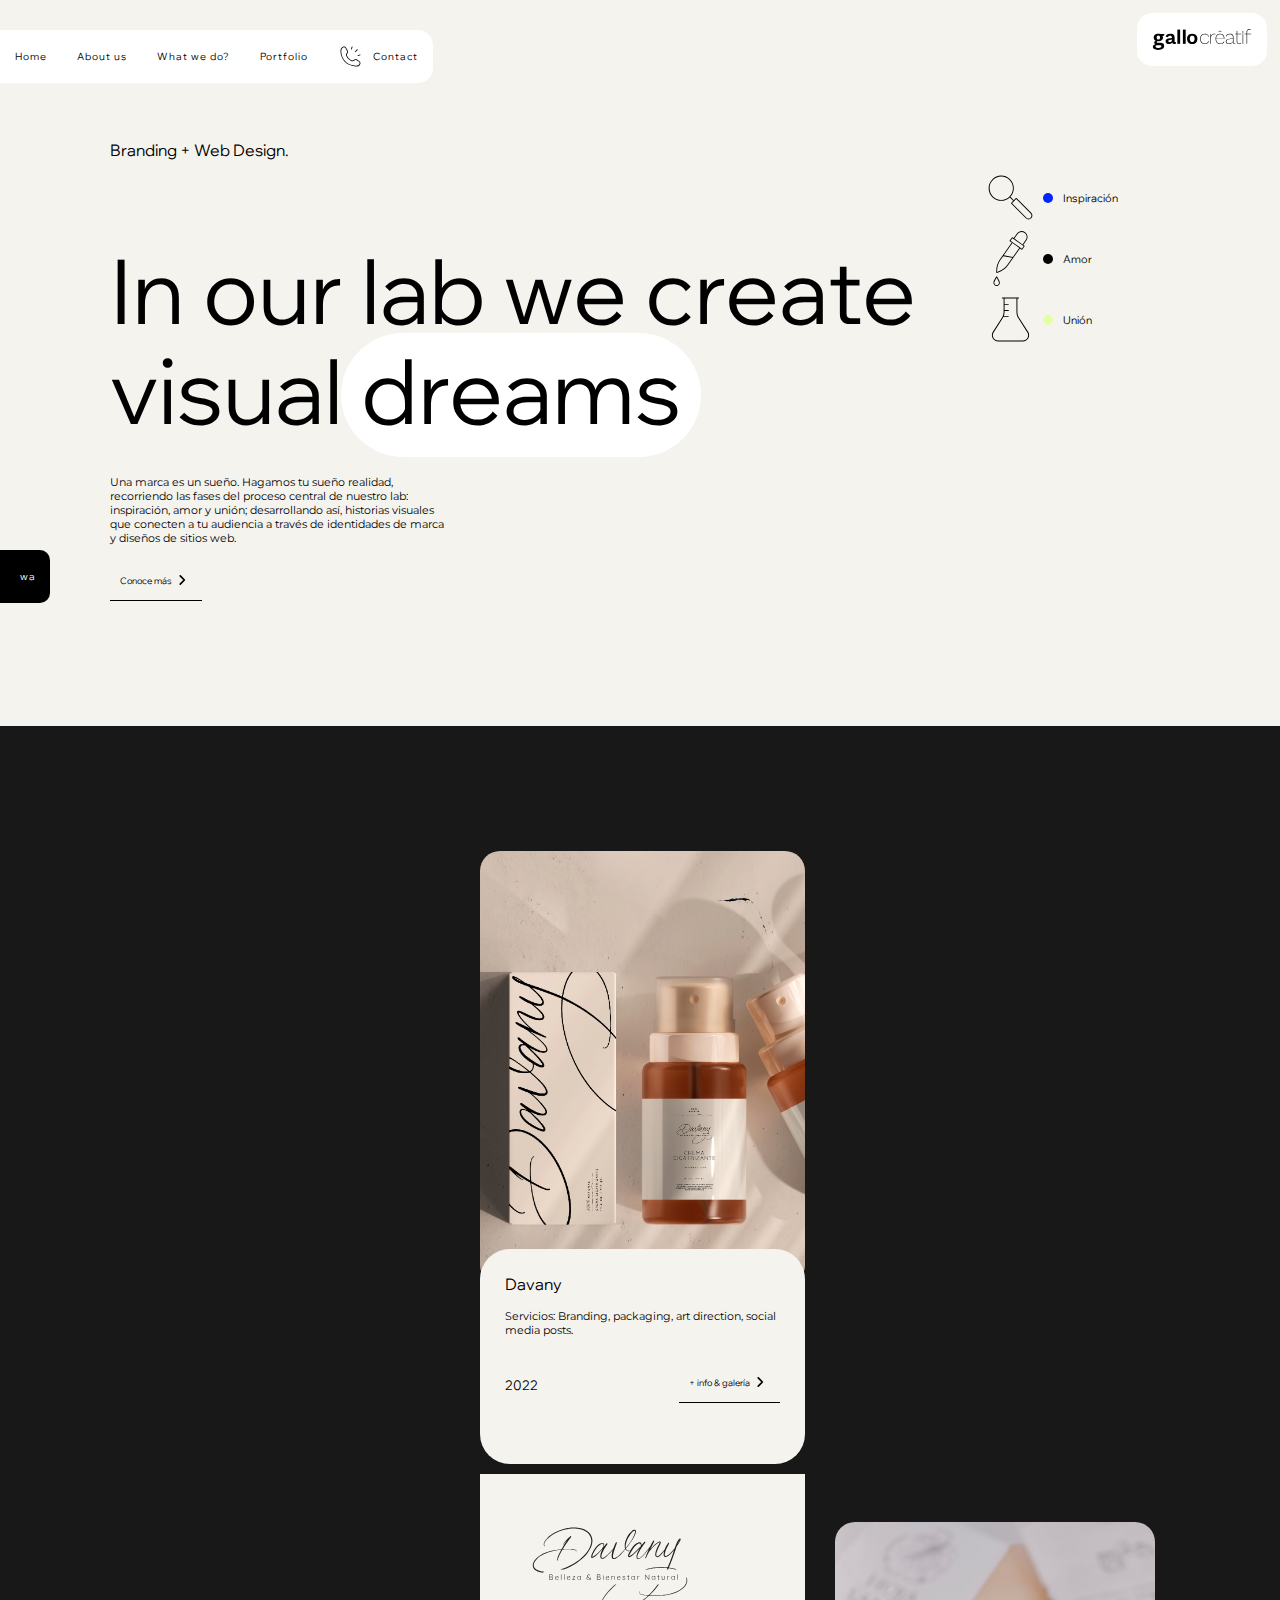
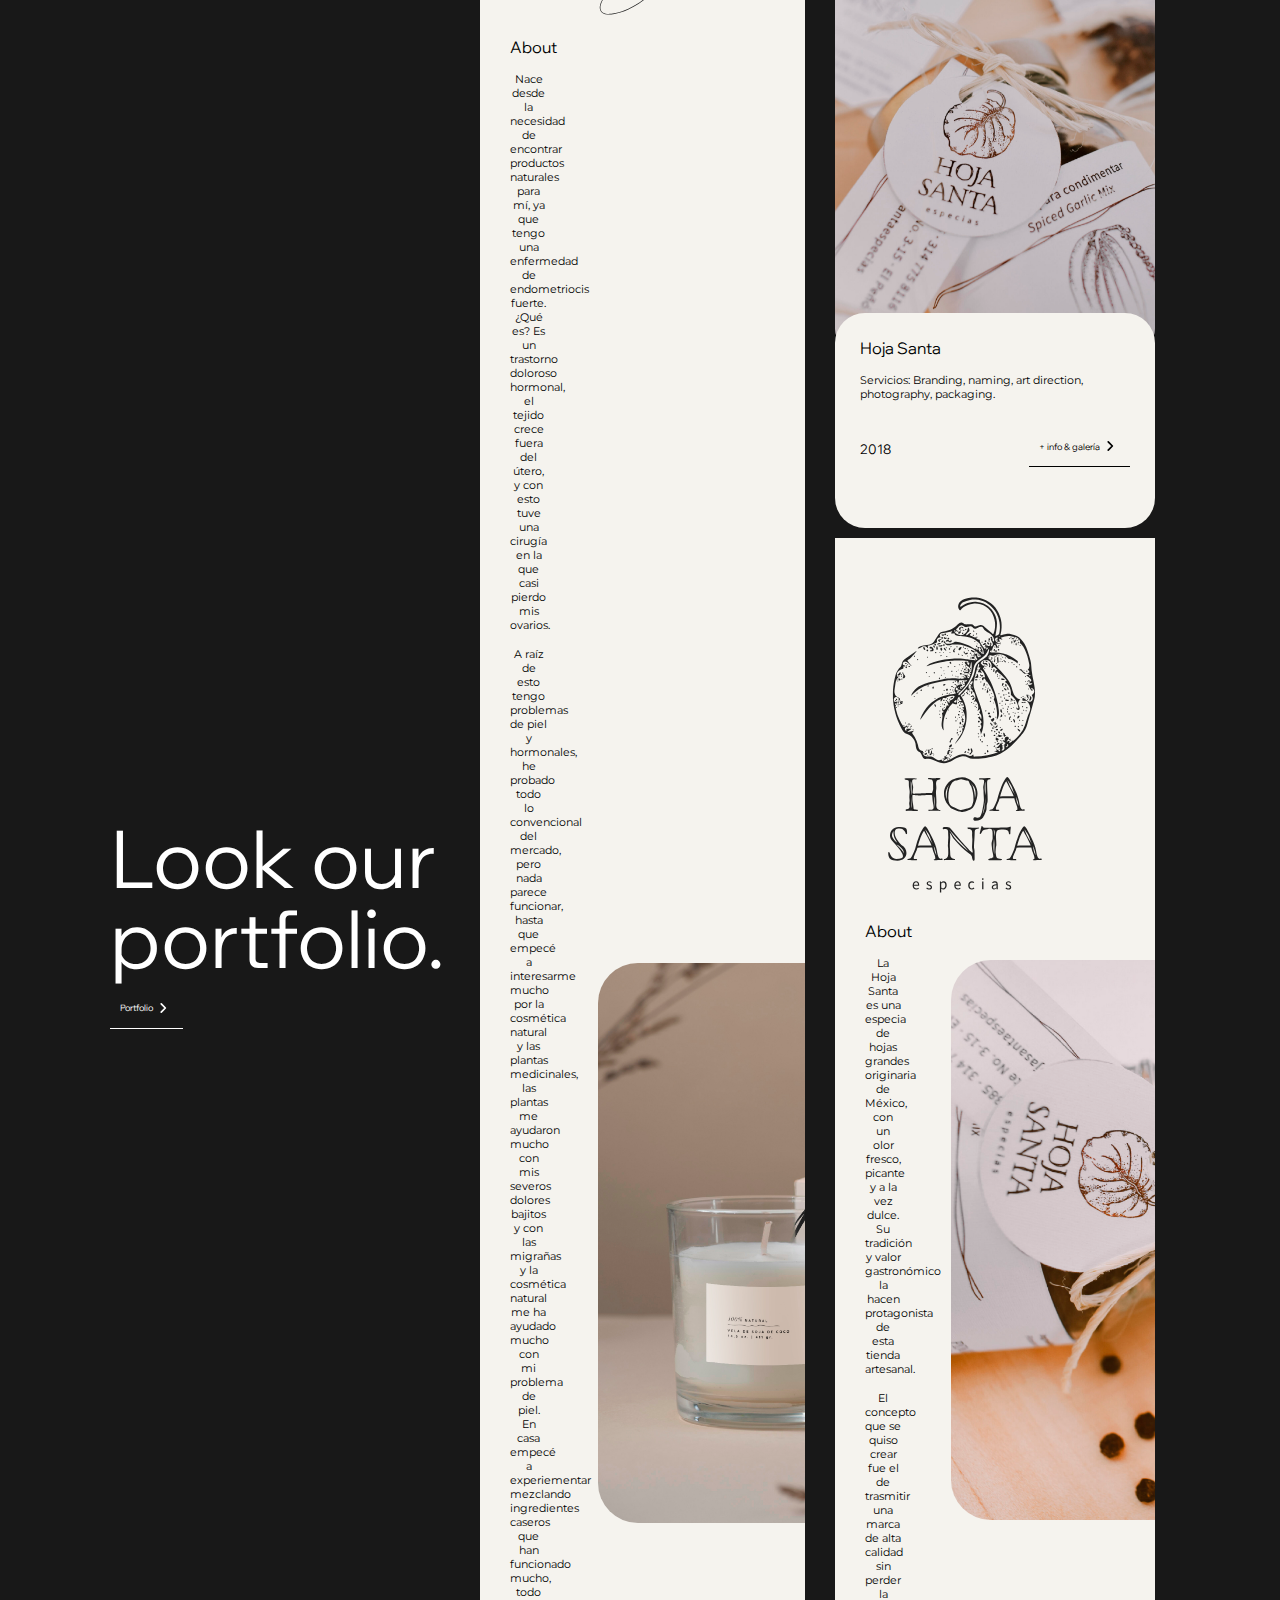
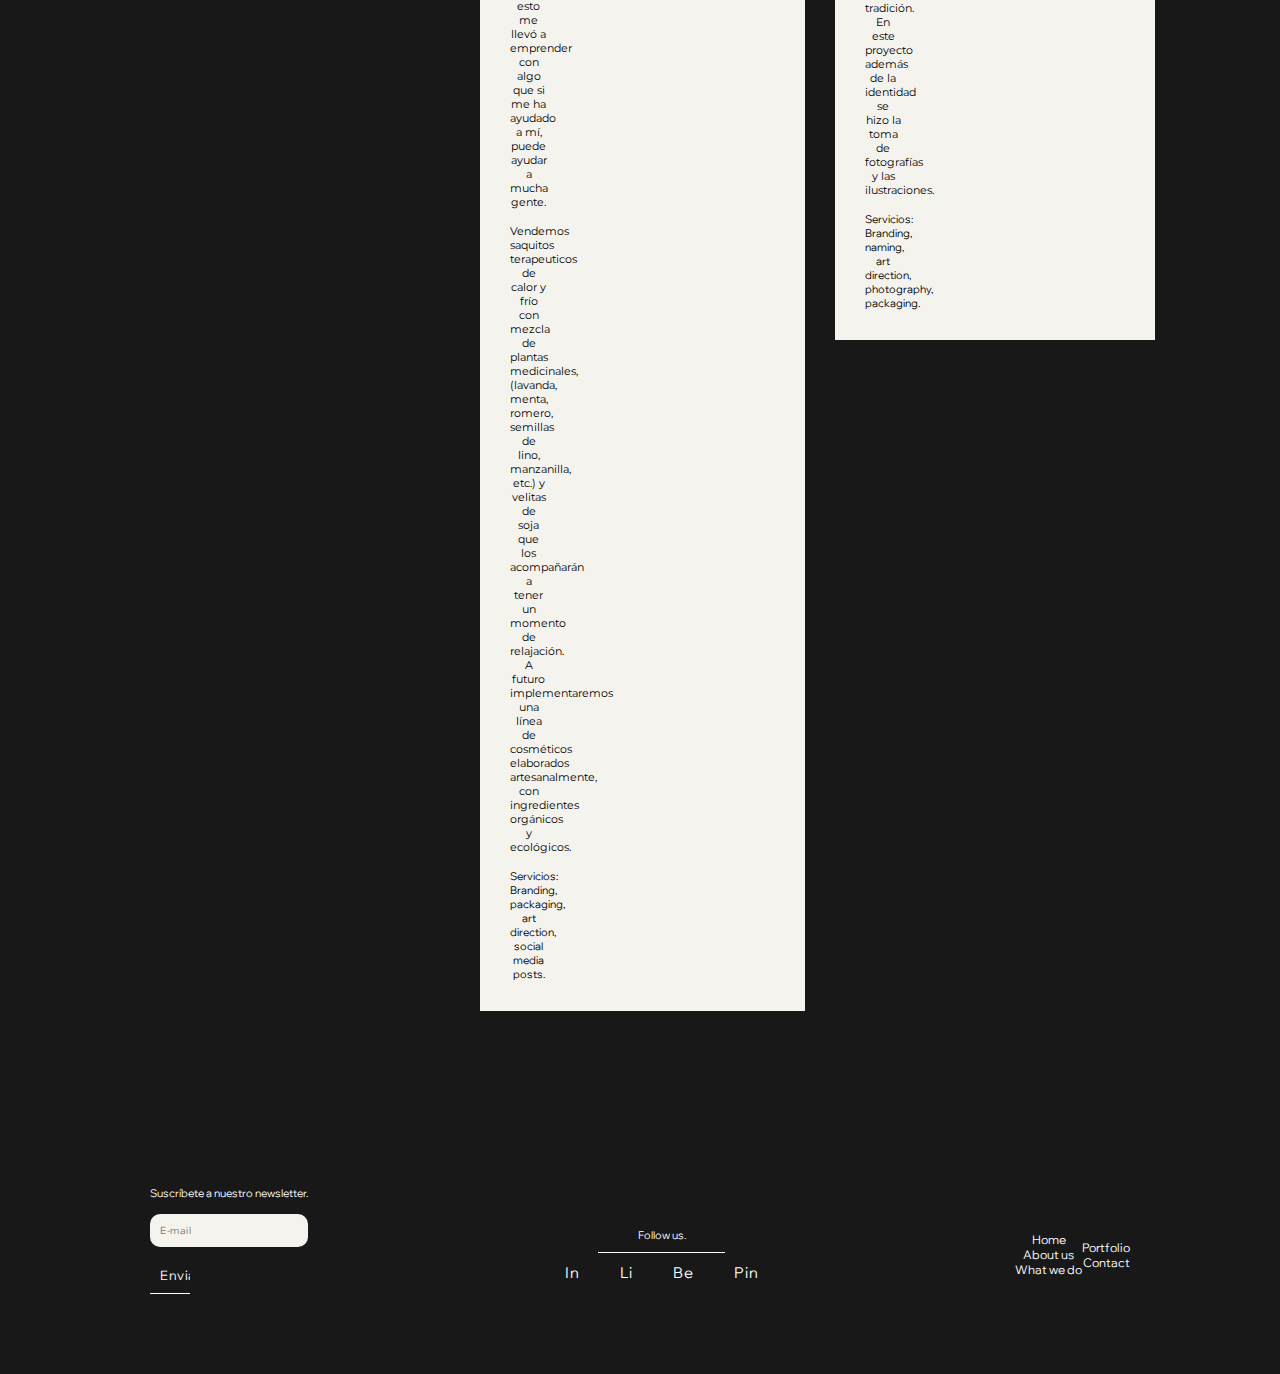
==== index.html @ e1c683a4 "solucioné un error de rutas en las cards de index" ====
<!DOCTYPE html>
<html lang="en">
<head>
    <meta charset="UTF-8">
    <meta http-equiv="X-UA-Compatible" content="IE=edge">
    <meta name="viewport" content="width=device-width, initial-scale=1.0">

    <!-- SEO -->
    <meta name="description" content="Somos un laboratorio de diseño. Nuestro principal objetivo es desarrollar historias visuales a través de identidades de marca y diseños de sitios web".>
    <meta name="keywords" content="BRANDING, DESIGN, PAGINAS WEB, WEB DESIGN, MARCAS, EMPAQUES, PACKAGING, VCARDS, LOGOS, WORDPRESS, E-COMMERCE, TIENDA ONLINE">

    <title>Branding + Web Design | GALLO Créatif</title>
    <link rel="shortcut icon" href="./images/favicon.svg">

    <!-- LINK DE BOOTSTRAP CSS only -->
    <link href="https://cdn.jsdelivr.net/npm/bootstrap@5.2.0/dist/css/bootstrap.min.css" rel="stylesheet" integrity="sha384-gH2yIJqKdNHPEq0n4Mqa/HGKIhSkIHeL5AyhkYV8i59U5AR6csBvApHHNl/vI1Bx" crossorigin="anonymous">

    <!-- LINKS DE HOJAS DE ESTILOS (CSS) -->
    <link rel="stylesheet" href="./styles/styles.css">

    <!-- LINKS DE FUENTES -->
    <link rel="preconnect" href="https://fonts.googleapis.com">
    <link rel="preconnect" href="https://fonts.gstatic.com" crossorigin>
    <link href="https://fonts.googleapis.com/css2?family=Montserrat:ital,wght@0,100;0,200;0,300;0,400;0,500;0,600;0,700;0,800;0,900;1,100;1,200;1,300;1,400;1,500;1,600;1,700;1,800;1,900&family=Open+Sans:ital,wght@0,300;0,400;0,500;0,600;0,700;0,800;1,300;1,400;1,500;1,600;1,700;1,800&family=Work+Sans:ital,wght@0,100;0,200;0,300;0,400;0,500;0,600;0,700;0,800;0,900;1,100;1,200;1,300;1,400;1,500;1,600;1,700;1,800;1,900&display=swap" rel="stylesheet">
    <link href="http://fonts.cdnfonts.com/css/wix-madefor-text" rel="stylesheet">
</head>

<body class="container-fluid">
    <!-- CABECERA -->
    <header class="barra-header row">

        <!-- MENÚ HAMBURGUESA -->
        <div class="hamburguesa col-12">
            <nav class="navbar navbar-expand-lg">
                <div class="container-fluid">
                    <button class="boton-hamburguesa" type="button" data-bs-toggle="collapse" data-bs-target="#navbarNav" aria-controls="navbarNav" aria-expanded="false" aria-label="Toggle navigation">
                        <svg xmlns="http://www.w3.org/2000/svg" class="icon icon-tabler icon-tabler-menu" width="20" height="20" viewBox="0 0 24 24" stroke-width="1" stroke="#fff" fill="none" stroke-linecap="round" stroke-linejoin="round">
                            <path stroke="none" d="M0 0h24v24H0z" fill="none"/>
                            <line x1="4" y1="8" x2="20" y2="8" />
                            <line x1="4" y1="16" x2="20" y2="16" />
                        </svg>
                    </button>
                    <div class="collapse navbar-collapse" id="navbarNav">
                        <ul class="navbar-nav">
                            <li class="nav-item">
                                <a class="nav-link active" aria-current="page" href="./index.html">Home</a>
                            </li>
                            <li class="nav-item">
                                <a class="nav-link" href="./pages/about-us.html">About us</a>
                            </li>
                            <li class="nav-item">
                                <a class="nav-link" href="./pages/what-we-do.html">What we do?</a>
                            </li>
                            <li class="nav-item">
                                <a class="nav-link" href="./pages/portfolio.html">Portfolio</a>
                            </li>
                            <li class="nav-item">
                                <a class="nav-link" href="./pages/contact.html">Contact</a>
                            </li>
                        </ul>
                    </div>
                </div>
            </nav>
        </div>

        <!-- NAVBAR DESKTOP -->
        <div class="col">
            <a href="./index.html">
                <div>
                    <img class="logo-header" src="./images/logo-gallo-principal.svg" alt="Logo de GALLO">
                </div>
            </a>
        </div>
        <div class="col">
            <nav class="navegacion">
                <ul class="links-navegacion">
                    <li>
                        <a href="./index.html">
                            <p>Home</p>
                        </a>
                    </li>
                    <li>
                        <a href="./pages/about-us.html">
                            <p>About us</p>
                        </a>
                    </li>
                    <li>
                        <a href="./pages/what-we-do.html">
                            <p>What we do?</p>
                        </a>
                    </li>
                    <li>
                        <a href="./pages/portfolio.html">
                            <p>Portfolio</p>
                        </a>
                    </li>
                    <li>
                        <a href="./pages/contact.html">
                            <img src="./images/contact.svg" alt="icono de contact">
                            <p>Contact</p>
                        </a>
                    </li>
                </ul>
            </nav>
        </div>
        <div class="col">
            <a href="https://wa.link/rpb7yg" target="_blank">
                <div class="boton-whatsapp">
                    <span class="titulos">wa</span>
                </div>
            </a>
        </div>
    </header>

    <!-- CONTENIDO -->
    <main class="row">

        <!-- PRIMERA SECCIÓN -->
        <section class="portadas">
            <div class="texto-index">
                <h4 class="titulos">Branding + Web Design.</h4>
                <h1 class="titulos-portadas">In our lab we create visual <span class="dreams">dreams</span></h1>
                <p class="parrafo-50">Una marca es un sueño. Hagamos tu sueño realidad, recorriendo las fases del proceso central de nuestro lab: inspiración, amor y unión; desarrollando así, historias visuales que conecten a tu audiencia a través de identidades de marca y diseños de sitios web.</p>
                <a href="./pages/about-us.html">
                    <button>
                        <h6 class="titulos">Conoce más</h6> 
                        <svg xmlns="http://www.w3.org/2000/svg" class="chevron" fill="none" viewBox="0 0 24 24" stroke="currentColor" stroke-width="3">
                        <path stroke-linecap="round" stroke-linejoin="round" d="M9 5l7 7-7 7" />
                      </svg>
                    </button>
                </a>
            </div>
            <div class="core-process-index">
                <div>
                    <img src="./images/lupa.svg" alt="icono de una lupa">
                    <div class="punto-azul"></div>
                    <h6 class="titulos">Inspiración</h6>
                </div>
                <div>
                    <img src="./images/gotero.svg" alt="icono de un gotero">
                    <div class="punto-negro"></div>
                    <h6 class="titulos">Amor</h6>
                </div>
                <div>
                    <img src="./images/tubo.svg" alt="icono de un tubo de ensayo">
                    <div class="punto-verde"></div>
                    <h6 class="titulos">Unión</h6>
                </div>
            </div>
            <div>
                <video class="video-portada" src="./images/video-portada.mov" autoplay loop></video>
            </div>
        </section>

        <!-- SEGUNDA SECCIÓN -->
        <section class="portfolio-index">

            <!-- UNO -->
            <div class="texto-portfolio-index">
                <h1 class="titulos-gigantes">Look our portfolio.</h1>
                <a href="./pages/portfolio.html">
                    <button class="blanco">
                        <h6 class="titulos">Portfolio</h6> 
                        <svg xmlns="http://www.w3.org/2000/svg" class="chevron" fill="none" viewBox="0 0 24 24" stroke="currentColor" stroke-width="3">
                        <path stroke-linecap="round" stroke-linejoin="round" d="M9 5l7 7-7 7" />
                      </svg>
                    </button>
                </a>
            </div>

            <!-- DOS -->
            <div class="grid-portfolio-index">
            
                <!-- DAVANY -->
                <div class="cards-portfolio">

                    <!-- CARD -->
                    <img src="./images/clientes/portadas/1-davany.jpg" alt="foto de Davany">
                    <section>
                        <h4 class="titulos">Davany</h4>
                        <p>Servicios: Branding, packaging, art direction, social media posts.</p>
                        <div class="info-cards">
                            <h5 class="titulos">2022</h5>
                            <button type="button" data-bs-toggle="modal" data-bs-target="#modal-davany">
                                <h6 class="titulos">+ info & galería</h6> 
                                <svg xmlns="http://www.w3.org/2000/svg" class="chevron" fill="none" viewBox="0 0 24 24" stroke="currentColor" stroke-width="3">
                                <path stroke-linecap="round" stroke-linejoin="round" d="M9 5l7 7-7 7" />
                                </svg>
                            </button>
                        </div>
                    </section>

                    <!-- MODAL -->
                    <div class="modal fade" id="modal-davany" tabindex="-1" aria-hidden="true" aria-labelledby="modal-davany-titulo">
                        <div class="modal-dialog modal-fullscreen">
                            <div class="modal-content">
                                <div class="modal-header header-modal">
                                    <button type="button" class="btn-close boton-cerrar-modal" data-bs-dismiss="modal" aria-label="Close"></button>
                                </div>
                                <div class="modal-body contenido-modal">
                                    <div>
                                        <img class="logos-clientes" src="./images/clientes/logos-clientes/logo-davany.svg" alt="Logo Davany">
                                        <h4 class="titulos">About</h4>
                                        <p>Nace desde la necesidad de encontrar productos naturales para mí, ya que tengo una enfermedad de endometriocis fuerte. ¿Qué es? Es un trastorno doloroso hormonal, el tejido crece fuera del útero, y con esto tuve una cirugía en la que casi pierdo mis ovarios.</p>
                                        <p>A raíz de esto tengo problemas de piel y hormonales, he probado todo lo convencional del mercado, pero nada parece funcionar, hasta que empecé a interesarme mucho por la cosmética natural y las plantas medicinales, las plantas me ayudaron mucho con mis severos dolores bajitos y con las migrañas y la cosmética natural me ha ayudado mucho con mi problema de piel. En casa empecé a experiementar mezclando ingredientes caseros que han funcionado mucho, todo esto me llevó a emprender con algo que si me ha ayudado a mí, puede ayudar a mucha gente.</p>
                                        <p>Vendemos saquitos terapeuticos de calor y frío con mezcla de plantas medicinales, (lavanda, menta, romero, semillas de lino, manzanilla, etc.) y velitas de soja que los acompañarán a tener un momento de relajación. A futuro implementaremos una línea de cosméticos elaborados artesanalmente, con ingredientes orgánicos y ecológicos.</p>
                                        <h6 class="titulos">Servicios: Branding, packaging, art direction, social media posts.</h6>
                                    </div>
                                    <div class="galeria-clientes">
                                        <img src="./images/clientes/fotos-clientes/davany/davany_01.jpg" alt="mockup de vela - davany">
                                        <img src="./images/clientes/fotos-clientes/davany/davany-02.jpg" alt="mockup de crema - davany">
                                        <img src="./images/clientes/fotos-clientes/davany/davany-03.jpg" alt="mockup de exfoliante - davany">
                                        <img src="./images/clientes/fotos-clientes/davany/davany-04.jpg" alt="mockup de cojín - davany">
                                    </div>
                                </div>
                            </div>
                        </div>
                    </div>
                    
                </div>

                <!-- HOJA SANTA -->
                <div class="cards-portfolio">

                    <!-- CARD -->
                    <img src="./images/clientes/portadas/8-hoja-santa.jpg" alt="foto de Hoja Santa">
                    <section>
                        <h4 class="titulos">Hoja Santa</h4>
                        <p>Servicios: Branding, naming, art direction, photography, packaging.</p>
                        <div class="info-cards">
                            <h5 class="titulos">2018</h5>
                            <button type="button" data-bs-toggle="modal" data-bs-target="#modal-hoja-santa">
                                <h6 class="titulos">+ info & galería</h6> 
                                <svg xmlns="http://www.w3.org/2000/svg" class="chevron" fill="none" viewBox="0 0 24 24" stroke="currentColor" stroke-width="3">
                                <path stroke-linecap="round" stroke-linejoin="round" d="M9 5l7 7-7 7" />
                                </svg>
                            </button>
                        </div>
                    </section>
                    
                    <!-- MODAL -->
                    <div class="modal fade" id="modal-hoja-santa" tabindex="-1" aria-hidden="true" aria-labelledby="modal-hoja-santa-titulo">
                        <div class="modal-dialog modal-fullscreen">
                            <div class="modal-content">
                                <div class="modal-header header-modal">
                                    <button type="button" class="btn-close boton-cerrar-modal" data-bs-dismiss="modal" aria-label="Close"></button>
                                </div>
                                <div class="modal-body contenido-modal">
                                    <div>
                                        <img class="logos-clientes" src="./images/clientes/logos-clientes/logo-hoja-santa.svg" alt="Logo Hoja Santa">
                                        <h4 class="titulos">About</h4>
                                        <p>La Hoja Santa es una especia de hojas grandes originaria de México, con un olor fresco, picante y a la vez dulce. Su tradición y valor gastronómico la hacen protagonista de esta tienda artesanal.</p>
                                        <p>El concepto que se quiso crear fue el de trasmitir una marca de alta calidad sin perder la tradición. En este proyecto además de la identidad se hizo la toma de fotografías y las ilustraciones.</p>
                                        <h6 class="titulos">Servicios: Branding, naming, art direction, photography, packaging.</h6>
                                    </div>
                                    <div class="galeria-clientes">
                                        <img src="./images/clientes/fotos-clientes/hoja-santa/hoja-santa-02.jpg" alt="Fotos Hoja Santa">
                                        <img src="./images/clientes/fotos-clientes/hoja-santa/hoja-santa-03.jpg" alt="Fotos Hoja Santa">
                                        <img src="./images/clientes/fotos-clientes/hoja-santa/hoja-santa-04.jpg" alt="Fotos Hoja Santa">
                                        <img src="./images/clientes/fotos-clientes/hoja-santa/hoja-santa-05.jpg" alt="Fotos Hoja Santa">
                                        <img src="./images/clientes/fotos-clientes/hoja-santa/hoja-santa_01.jpg" alt="Fotos Hoja Santa">
                                    </div>
                                </div>
                            </div>
                        </div>
                    </div>

                </div>

                <!-- NYIA -->
                <div id="card-hide" class="cards-portfolio">

                    <!-- CARD -->
                    <img src="./images/clientes/portadas/6-nyia.jpg" alt="foto de Nyia">
                    <section>
                        <h4 class="titulos">Nyia</h4>
                        <p>Servicios: Branding, naming, art direction, photography, packaging.</p>
                        <div class="info-cards">
                            <h5 class="titulos">2018</h5>
                            <button type="button" data-bs-toggle="modal" data-bs-target="#modal-nyia">
                                <h6 class="titulos">+ info & galería</h6> 
                                <svg xmlns="http://www.w3.org/2000/svg" class="chevron" fill="none" viewBox="0 0 24 24" stroke="currentColor" stroke-width="3">
                                <path stroke-linecap="round" stroke-linejoin="round" d="M9 5l7 7-7 7" />
                                </svg>
                            </button>
                        </div>
                    </section>

                    <!-- MODAL -->
                    <div class="modal fade" id="modal-nyia" tabindex="-1" aria-hidden="true" aria-labelledby="modal-nyia-titulo">
                        <div class="modal-dialog modal-fullscreen">
                            <div class="modal-content">
                                <div class="modal-header header-modal">
                                    <button type="button" class="btn-close boton-cerrar-modal" data-bs-dismiss="modal" aria-label="Close"></button>
                                </div>
                                <div class="modal-body contenido-modal">
                                    <div>
                                        <img class="logos-clientes" src="./images/clientes/logos-clientes/logo-nyia.svg" alt="Logo Nyia">
                                        <h4 class="titulos">About</h4>
                                        <p>Inspirada en la naturaleza, en la creación, el universo, el mundo, el cosmos y la tierra.  Esta marca de joyería contemporánea muestra lo que es hoy en día el mejor trabajo realizado por manos artesanas de Colombia. Nyia (que es ORO para la población indígena Muiscas), es el nombre de esta linda marca, la que con mucho amor llegará a llenar de felicidad y belleza el cuerpo y el alma de los Colombianos.</p>
                                        <h6 class="titulos">Servicios: Branding, naming, art direction, photography, packaging.</h6>
                                    </div>
                                    <div class="galeria-clientes">
                                        <img src="./images/clientes/fotos-clientes/nyia/nyia_01.jpg" alt="Fotos empaques Nyia">
                                        <img src="./images/clientes/fotos-clientes/nyia/nyia-02.jpg" alt="Fotos empaques Nyia">
                                        <img src="./images/clientes/fotos-clientes/nyia/nyia-03.jpg" alt="Fotos empaques Nyia">
                                        <img src="./images/clientes/fotos-clientes/nyia/nyia-04.jpg" alt="Fotos empaques Nyia">
                                        <img src="./images/clientes/fotos-clientes/nyia/nyia-05.jpg" alt="Fotos empaques Nyia">
                                    </div>
                                </div>
                            </div>
                        </div>
                    </div>

                </div>

            </div>
        </section>
    </main>

    <!-- PIE DE PÁGINA -->
    <footer class="row">
        <div class="col-lg-4">
            <h6 class="titulos">Suscríbete a nuestro newsletter.</h6>
            <form>
                <input class="input-texto" type="text" id="e-mail" placeholder="E-mail">
                <input class="boton-formulario" type="submit" value="Enviar">
            </form>
        </div>
        <div class="col-lg-4">
            <h6 class="titulos" id="follow-us" >Follow us.</h6>
            <ul class="redes-sociales">
                <li><a href="https://www.instagram.com/gallocreatif/" target="_blank">In</a></li>
                <li><a href="https://www.linkedin.com/in/valentinasalazarh/" target="_blank">Li</a></li>
                <li><a href="https://www.behance.net/" target="_blank">Be</a></li>
                <li><a href="https://co.pinterest.com/" target="_blank">Pin</a></li>
            </ul>
        </div>
        <div class="div-navbar-footer col-lg-4">
            <nav>
                <ul class="navbar-footer">
                    <li><a href="./index.html">Home</a></li>
                    <li><a href="./pages/about-us.html">About us</a></li>
                    <li><a href="./pages/what-we-do.html">What we do</a></li>
                </ul>
            </nav>
            <nav>
                <ul class="navbar-footer">
                    <li><a href="./pages/portfolio.html">Portfolio</a></li>
                    <li><a href="./pages/contact.html">Contact</a></li>
                </ul>
            </nav>
        </div> 
    </footer>

    <!-- JavaScript Bundle with Popper -->
    <script src="https://cdn.jsdelivr.net/npm/bootstrap@5.2.0/dist/js/bootstrap.bundle.min.js" integrity="sha384-A3rJD856KowSb7dwlZdYEkO39Gagi7vIsF0jrRAoQmDKKtQBHUuLZ9AsSv4jD4Xa" crossorigin="anonymous"></script>

</body>
</html>
---- styles/styles.css ----
@charset "UTF-8";
/* Este Maps está aplicado en todos los colores que hay en los diferentes HTML del Sitio Web */
/* Variables de tipografías */
/* Variables de bordes */
/* Este Mixin está aplicado en ".acróstico" y ".fórmula" del partial main-about-us */
/* Lo añado con este código: @include centrar (x);" */
/* Este Mixin está aplicado en los Flex existentes en los 5 HTML */
/* Lo añado con este código: @include flex ($direction:, $justify:, $align:);" */
.blanco, button {
  font-family: "Wix Madefor Display", sans-serif;
  font-weight: 100;
  border: none;
  padding: 10px;
  margin: 10px 0px 15px 0px;
  display: flex;
  align-items: center;
  background-color: transparent;
}
.blanco:hover, button:hover {
  padding-left: 20px;
  padding-right: 20px;
  cursor: pointer;
  transition: 0.7s;
}

/* Este Extends está aplicado en los botones del partial "_botones.scss" */
/* párrafos */
p {
  font-family: "Montserrat", sans-serif;
  font-weight: 400;
  font-size: 0.7em;
  margin: 15px 0px 15px 0px;
  width: 100%;
}

.parrafo-destacado {
  font-family: "Wix Madefor Display", sans-serif;
  line-height: 1.3em;
  font-weight: 500;
  font-size: 1em;
  margin: 15px 0px 15px 0px;
  width: 100%;
}

/* títulos */
.titulos {
  font-family: "Wix Madefor Display", sans-serif;
  font-weight: 100;
}

.titulos-centrados {
  font-family: "Wix Madefor Display", sans-serif;
  font-weight: 100;
  text-align: center;
}

.titulos-gigantes {
  font-family: "Wix Madefor Display", sans-serif;
  font-weight: 100;
  font-size: 55px;
  line-height: 55px;
}

.titulos-portadas {
  font-family: "Wix Madefor Display", sans-serif;
  font-weight: 100;
  font-size: 45px;
  line-height: 47px;
  padding-top: 80px;
}

.titulo-portada-contact {
  font-family: "Wix Madefor Display", sans-serif;
  font-weight: 100;
  font-size: 45px;
  line-height: 50px;
  padding-top: 130px;
}

/* Media queries tablet */
@media screen and (min-width: 768px) {
  .parrafo-50 {
    width: 50%;
  }
  .titulos-portadas {
    font-size: 60px;
    line-height: 60px;
  }
  .texto-index {
    grid-area: texto-index;
    z-index: 1;
  }
}
/* Media queries desktop pequeño */
@media screen and (min-width: 1250px) {
  .parrafo-50 {
    padding-top: 20px;
    width: 40%;
  }
  .titulos-portadas {
    font-family: "Wix Madefor Display", sans-serif;
    font-weight: 100;
    font-size: 90px;
    line-height: 100px;
    padding-top: 80px;
  }
  .titulo-portada-contact {
    font-size: 70px;
    line-height: 70px;
  }
  .titulos-gigantes {
    font-size: 80px;
    line-height: 80px;
    padding-right: 20px;
  }
}
/* Media queries desktop mediano */
@media screen and (min-width: 1550px) {
  .titulos-portadas {
    font-size: 120px;
    line-height: 140px;
  }
}
/* Media queries desktop grande (iMac 24") */
@media screen and (min-width: 1980px) {
  p {
    font-size: 17px;
  }
  .titulos-portadas {
    font-size: 140px;
  }
}
@font-face {
  font-family: "Wix Madefor Text";
  font-style: normal;
  font-weight: 400;
  src: local("Wix Madefor Text"), url("../fonts/assets/WixMadeforTextRegular.woff") format("woff");
}
@font-face {
  font-family: "Wix Madefor Text";
  font-style: italic;
  font-weight: 400;
  src: local("Wix Madefor Text"), url("../fonts/assets/WixMadeforTextItalic.woff") format("woff");
}
@font-face {
  font-family: "Wix Madefor Text";
  font-style: normal;
  font-weight: 700;
  src: local("Wix Madefor Text"), url("../fonts/assets/WixMadeforTextBold.woff") format("woff");
}
@font-face {
  font-family: "Wix Madefor Text";
  font-style: italic;
  font-weight: 700;
  src: local("Wix Madefor Text"), url("../fonts/assets/WixMadeforTextBoldItalic.woff") format("woff");
}
@font-face {
  font-family: "Wix Madefor Text";
  font-style: normal;
  font-weight: 800;
  src: local("Wix Madefor Text"), url("../fonts/assets/WixMadeforTextXBold.woff") format("woff");
}
@font-face {
  font-family: "Wix Madefor Text";
  font-style: italic;
  font-weight: 800;
  src: local("Wix Madefor Text"), url("../fonts/assets/WixMadeforTextXBoldItalic.woff") format("woff");
}
@font-face {
  font-family: "Wix Madefor Display";
  font-style: normal;
  font-weight: 400;
  src: local("Wix Madefor Display"), url("../fonts/assets/WixMadeforDisplayRegular.woff") format("woff");
}
@font-face {
  font-family: "Wix Madefor Display";
  font-style: normal;
  font-weight: 700;
  src: local("Wix Madefor Display"), url("../fonts/assets/WixMadeforDisplayBold.woff") format("woff");
}
@font-face {
  font-family: "Wix Madefor Display";
  font-style: normal;
  font-weight: 800;
  src: local("Wix Madefor Display"), url("../fonts/assets/WixMadeforDisplayExtraBold.woff") format("woff");
}
/* botones generales */
button {
  border-bottom: 1px solid #000;
  color: #000;
}
button:hover {
  border-bottom: 1px solid #0025FF;
  color: #0025FF;
}

.blanco {
  color: #fff;
  border-bottom: 1px solid #fff;
}
.blanco:hover {
  color: #E2FFA4;
  border-bottom: 1px solid #E2FFA4;
}

.chevron {
  width: 20px;
  padding: 3px;
}

/* botones form */
.botones-formulario {
  display: flex;
  flex-wrap: wrap;
  flex-direction: row;
  justify-content: space-between;
  align-items: flex-end;
}

/* botones del header */
.boton-whatsapp {
  position: fixed;
  top: 550px;
  z-index: 100;
  left: 0;
  padding: 20px;
  width: 50px;
  background-color: #000;
  color: #fff;
  font-size: 10px;
  letter-spacing: 1px;
  border-bottom-right-radius: 10px;
  border-top-right-radius: 10px;
}
.boton-whatsapp:hover {
  color: #000;
  background-color: #E2FFA4;
  transition: 0.5s;
  width: 60px;
}

#wa-portfolio {
  background-color: #F5F3EE;
  color: #000;
}
#wa-portfolio:hover {
  background-color: #E2FFA4;
  color: #000;
}

.cards-portfolio {
  padding: 15px 0px 15px 0px;
}
.cards-portfolio img {
  width: 100%;
  border-radius: 20px;
}
.cards-portfolio section {
  height: 215px;
  position: relative;
  z-index: 100;
  padding: 25px;
  border-radius: 30px;
  margin-top: -40px;
  z-index: 1;
  background-color: #F5F3EE;
  color: #000;
}
.cards-portfolio section .info-cards {
  display: flex;
  flex-wrap: wrap;
  flex-direction: row;
  justify-content: space-between;
  align-items: center;
}

.contenido-modal {
  text-align: center;
  background-color: #F5F3EE;
}
.contenido-modal div {
  padding: 10px;
}
.contenido-modal div .logos-clientes {
  border-radius: 0;
  width: 200px;
  display: block;
  margin: 0 auto;
  padding: 20px;
}
.contenido-modal .galeria-clientes img {
  border-radius: 50px;
  padding: 20px;
}

.header-modal {
  height: 1px;
  background-color: #F5F3EE;
  border: none;
}

.boton-cerrar-modal:hover {
  border: none;
}

/* Media queries tablet */
@media screen and (min-width: 768px) {
  .cards-portfolio {
    padding: 15px;
  }
  .contenido-modal {
    display: grid;
    grid-template-columns: 40% 60%;
    grid-template-rows: auto;
    /* Lo siguiente es el scroll vertical: */
  }
  .contenido-modal .galeria-clientes {
    display: grid;
    grid-auto-flow: row;
    gap: 1px;
    overflow-x: auto;
    overscroll-behavior-y: contain;
    -ms-scroll-snap-type: x mandatory;
        scroll-snap-type: x mandatory;
    scrollbar-width: none;
  }
  .contenido-modal .galeria-clientes > img {
    scroll-snap-align: start;
  }
  .contenido-modal .galeria-clientes img {
    border-radius: 60px;
    width: 100%;
    -o-object-fit: contain;
       object-fit: contain;
  }
  .contenido-modal .galeria-clientes::-webkit-scrollbar {
    display: none;
  }
}
/* Media queries desktop  */
@media screen and (min-width: 1250px) {
  .contenido-modal {
    grid-template-columns: 30% 70%;
    align-items: center;
    height: 100%;
    /* Lo siguiente es el scroll horizontal: */
  }
  .contenido-modal div {
    padding: 30px;
  }
  .contenido-modal .galeria-clientes {
    grid-auto-flow: column;
    overflow-y: auto;
    overscroll-behavior-x: contain;
  }
  .contenido-modal .galeria-clientes > img {
    scroll-snap-align: start;
  }
  .contenido-modal .galeria-clientes img {
    width: 600px;
  }
  .contenido-modal .galeria-clientes::-webkit-scrollbar {
    display: none;
  }
}
footer {
  padding: 50px;
  color: #fff;
  background-color: #181818;
}
footer div #follow-us {
  position: block;
  margin: 0 auto;
  width: 50%;
  padding: 10px;
  border-bottom: 1px solid #fff;
  text-align: center;
}
footer div .redes-sociales {
  padding: 10px;
  display: flex;
  justify-content: space-between;
  font-family: "Wix Madefor Display", sans-serif;
  font-size: 15px;
  letter-spacing: 1px;
  list-style-type: none;
}
footer div .redes-sociales li a {
  padding: 20px;
  color: #fff;
}
footer div .redes-sociales li a:hover {
  text-decoration: underline;
}

/* Media queries desktop pequeño */
@media screen and (min-width: 1250px) {
  footer {
    padding: 50px 150px 50px 150px;
    display: flex;
    flex-wrap: wrap;
    flex-direction: row;
    justify-content: space-between;
    align-items: center;
  }
}
form {
  font-family: "Wix Madefor Display", sans-serif;
  display: flex;
  flex-wrap: wrap;
  flex-direction: column;
  justify-content: flex-start;
  align-items: stretch;
  margin: 14px 0px 15px 0px;
}
form input {
  border: none;
  background-color: #F5F3EE;
  font-family: "Wix Madefor Display", sans-serif;
  font-weight: 300;
  font-size: 10px;
  letter-spacing: 0.5px;
  padding: 10px;
  border-radius: 10px;
}
form input:focus {
  outline: none;
  background-color: #E2FFA4;
}
form span, form label {
  padding: 10px;
}
form select {
  border: none;
  background-color: #F5F3EE;
  font-weight: 300;
  font-size: 10px;
  letter-spacing: 0.5px;
  padding: 10px;
  border-radius: 10px;
}
form select:hover {
  outline: none;
  background-color: #E2FFA4;
}
form textarea {
  width: 100%;
  padding: 15px;
  border: none;
  border-radius: 15px;
  background-color: #F5F3EE;
  font-family: "Wix Madefor Display", sans-serif;
  font-weight: 300;
  font-size: 10px;
  letter-spacing: 0.5px;
}
form textarea:focus {
  outline: none;
  background-color: #E2FFA4;
}
form [type=radio] {
  cursor: pointer;
  height: 20px;
  width: 20px;
  border-radius: 100%;
}
form [type=checkbox] {
  cursor: pointer;
  height: 20px;
  width: 20px;
}
form [type=submit], form [type=reset] {
  font-family: "Wix Madefor Display", sans-serif;
  font-weight: 100;
  font-size: 13px;
  border: none;
  border-bottom: 1px solid #fff;
  border-radius: 0px;
  color: #fff;
  width: 25%;
  padding: 10px;
  margin: 10px 0px 15px 0px;
  display: flex;
  flex-wrap: wrap;
  flex-direction: row;
  justify-content: space-between;
  align-items: center;
  background-color: transparent;
}
form [type=submit]:hover, form [type=reset]:hover {
  padding-left: 20px;
  padding-right: 20px;
  cursor: pointer;
  transition: 0.7s;
}

.newsletter-formulario {
  padding-top: 20px;
  display: flex;
  flex-wrap: wrap;
  flex-direction: row;
  justify-content: flex-end;
  align-items: center;
}

.tratamiento-datos-formulario {
  display: flex;
  flex-wrap: wrap;
  flex-direction: row;
  justify-content: flex-end;
  align-items: center;
}

body {
  width: 100%;
  overflow-x: hidden;
  position: relative;
}

main {
  background-color: #F5F3EE;
}

a {
  text-decoration: none;
  color: #000;
}
a:hover {
  color: #000;
}

/* Color de texto seleccionado */
::-moz-selection {
  background-color: #F5FFDE;
}
::selection {
  background-color: #F5FFDE;
}

.logo-header {
  position: fixed;
  top: 13px;
  z-index: 100;
  right: 1%;
  width: 100px;
  padding: 13px;
  background-color: #fff;
  border-radius: 10px;
}

.logo-about-us {
  width: 100%;
}

/* Media queries tablet */
@media screen and (min-width: 768px) {
  .logo-header {
    width: 130px;
    padding: 15px;
    border-radius: 15px;
  }
}
.nuestra-esencia {
  padding: 50px;
}
.nuestra-esencia .acrostico {
  display: flex;
  flex-wrap: wrap;
  flex-direction: row;
  justify-content: center;
  align-items: center;
  flex-wrap: nowrap;
}
.nuestra-esencia .acrostico span {
  margin: 6px;
}
.nuestra-esencia .acrostico span #vertical {
  color: #fff;
  -ms-writing-mode: tb-lr;
      writing-mode: vertical-lr;
  background-color: #000;
  text-orientation: upright;
  font-size: 1.15em;
}
.nuestra-esencia .acrostico span h6 {
  background-color: #fff;
  padding: 10px;
  border-radius: 10px;
}

#formula {
  width: 70%;
  display: block;
  margin: 0 auto;
}

.columnas-about-us {
  padding: 50px;
  text-align: center;
}
.columnas-about-us div {
  padding: 10px;
}
.columnas-about-us div img {
  width: 50%;
  padding-bottom: 15px;
  display: block;
  margin: 0 auto;
}

.columnas-core-process {
  padding: 50px 60px 50px 60px;
  text-align: center;
}
.columnas-core-process div {
  padding: 10px;
}
.columnas-core-process div img {
  width: 30%;
  padding-bottom: 15px;
  display: block;
  margin: 0 auto;
}

/* Media queries tablet */
@media screen and (min-width: 768px) {
  .nuestra-esencia {
    padding: 0px 50px 0px 50px;
    display: flex;
    align-items: center;
  }
  .nuestra-esencia div {
    padding: 10px;
  }
  .columnas-about-us {
    display: flex;
    justify-content: space-between;
  }
  .columnas-core-process {
    display: flex;
    justify-content: space-between;
  }
  .columnas-core-process div {
    width: 400px;
  }
  .columnas-core-process div img {
    width: 100px;
    height: 100px;
  }
}
/* Media queries desktop pequeño */
@media screen and (min-width: 1250px) {
  .nuestra-esencia {
    padding: 0px 100px 0px 100px;
  }
  .nuestra-esencia div {
    padding: 30px;
  }
  .columnas-about-us div {
    padding: 0px 50px 0px 50px;
  }
  .columnas-core-process {
    padding: 30px 100px 0px 100px;
  }
}
.mail-tel-contact ul {
  display: flex;
  flex-flow: column nowrap;
  list-style-type: none;
}
.mail-tel-contact ul li a {
  padding: 5px;
  display: flex;
  flex-wrap: wrap;
  flex-direction: row;
  justify-content: flex-start;
  align-items: center;
}
.mail-tel-contact ul li a:hover {
  background-color: #E2FFA4;
  border-radius: 20px;
  padding-left: 20px;
  transition: 0.8s;
}

.contact-1 {
  padding: 50px;
  background-color: #F5F3EE;
}

.contact-2 {
  padding: 50px;
  background-color: #181818;
  color: #fff;
}

.info-contact div {
  padding: 10px 0px 10px 0px;
}

/* Media queries tablet */
@media screen and (min-width: 768px) {
  .mail-tel-contact ul li a h5 {
    font-size: 25px;
  }
}
/* Media queries desktop pequeño */
@media screen and (min-width: 1250px) {
  .contact-1 {
    padding: 100px 50px 50px 100px;
  }
  .contact-2 {
    padding: 120px 80px 50px 80px;
  }
}
.dreams {
  background-color: #fff;
  border-radius: 100px;
  padding-right: 20px;
  padding-left: 20px;
  padding-bottom: 10px;
  margin-left: -20px;
  line-height: 65px;
}

.video-portada {
  width: 100%;
  margin: 15px 0px 15px 0px;
  border-radius: 15px;
}

.core-process-index div {
  display: flex;
  flex-wrap: wrap;
  flex-direction: row;
  justify-content: space-evenly;
  align-items: center;
  flex-wrap: nowrap;
  margin: 10px;
}
.core-process-index div .punto-azul {
  width: 10px;
  height: 10px;
  border-radius: 100%;
  background-color: #0025FF;
}
.core-process-index div .punto-negro {
  width: 10px;
  height: 10px;
  border-radius: 100%;
  background-color: #000;
}
.core-process-index div .punto-verde {
  width: 10px;
  height: 10px;
  border-radius: 100%;
  background-color: #E2FFA4;
}

.portfolio-index {
  padding: 50px;
  background-color: #181818;
}
.portfolio-index .texto-portfolio-index {
  color: #fff;
}

#card-hide {
  display: none;
}

/* Media queries tablet */
@media screen and (min-width: 768px) {
  .video-portada {
    grid-area: video-portada;
    width: 440px;
    position: absolute;
    left: -190px;
    top: -20px;
  }
  .core-process-index {
    position: absolute;
    left: 30px;
    top: 30px;
    padding: 20px 40px 20px 40px;
    z-index: 1;
    background-color: #fff;
    border-radius: 20px;
    grid-area: core-process-index;
  }
  .core-process-index div {
    justify-content: start;
  }
  .grid-portfolio-index {
    display: flex;
    flex-wrap: wrap;
    flex-direction: row;
    justify-content: space-between;
    align-items: center;
    flex-wrap: nowrap;
  }
}
/* Media queries desktop pequeño */
@media screen and (min-width: 1250px) {
  .video-portada {
    left: -450px;
    top: 10px;
    width: 550px;
    margin-bottom: 30px;
  }
  .core-process-index {
    z-index: 1;
    left: -20px;
    top: 5px;
    background-color: transparent;
    grid-area: core-process-index;
  }
  .portfolio-index {
    padding: 110px;
    display: flex;
    flex-wrap: wrap;
    flex-direction: row;
    justify-content: space-between;
    align-items: center;
    flex-wrap: nowrap;
  }
  .grid-portfolio-index {
    justify-content: center;
  }
}
/* Media queries desktop mediano */
@media screen and (min-width: 1550px) {
  .video-portada {
    left: -450px;
    top: 10px;
    width: 670px;
    margin-bottom: 50px;
  }
  #card-hide {
    display: block;
  }
}
/* Media queries desktop grande (iMac 24") */
@media screen and (min-width: 1980px) {
  .video-portada {
    left: -650px;
    top: 10px;
    width: 800px;
    margin-bottom: 50px;
  }
  #card-hide {
    display: block;
  }
  .grid-portfolio-index {
    margin-top: 70px;
  }
}
.portfolio-grid {
  background-color: #181818;
  padding: 50px;
}

/* Media queries tablet */
@media screen and (min-width: 768px) {
  .portfolio-grid {
    padding: 20px;
    display: grid;
    grid-template-columns: 50% 50%;
    grid-template-rows: auto;
  }
}
/* Media queries desktop pequeño */
@media screen and (min-width: 1250px) {
  .portfolio-grid {
    grid-template-columns: 1fr 1fr 1fr 1fr;
    grid-template-rows: auto;
  }
}
.servicios-actuales {
  padding: 50px;
  text-align: center;
}
.servicios-actuales div {
  padding: 5px;
}
.servicios-actuales img {
  width: 70px;
  height: 70px;
}

.servicios-futuros {
  padding: 50px;
  text-align: center;
}
.servicios-futuros div {
  padding: 5px;
}
.servicios-futuros img {
  width: 70px;
  height: 70px;
}

/* Media queries tablet */
@media screen and (min-width: 768px) {
  .servicios-actuales {
    display: grid;
    grid-template-columns: 1fr 1fr;
    grid-template-rows: 1fr 1fr 1fr 1fr;
    align-items: center;
  }
  .servicios-actuales .servicio-individual {
    text-align: left;
    display: flex;
    flex-wrap: wrap;
    flex-direction: row;
    justify-content: flex-start;
    align-items: center;
    flex-wrap: nowrap;
  }
  .servicios-actuales .servicio-individual img {
    margin: 10px;
  }
  .servicios-futuros {
    display: grid;
    grid-template-columns: 1fr 1fr;
    grid-template-rows: 1fr 1fr;
    align-items: center;
  }
  .servicios-futuros .servicio-futuro-individual {
    margin: 0px 50px 0px 50px;
  }
  .servicios-futuros .servicio-futuro-individual img {
    margin: 10px;
  }
}
/* Media queries desktop pequeño */
@media screen and (min-width: 1250px) {
  .servicios-actuales {
    padding: 0px 200px 50px 200px;
  }
  .servicios-futuros {
    grid-template-columns: 1fr 1fr 1fr 1fr;
    grid-template-rows: 100%;
    align-items: center;
  }
  .servicios-futuros .servicio-futuro-individual {
    margin: 0px 50px 0px 50px;
  }
}
/* Menú hamburguesa fondo claro */
.hamburguesa {
  background-color: #F5F3EE;
  font-family: "Wix Madefor Display", sans-serif;
  font-size: 12px;
  font-weight: 100;
}
.hamburguesa div li a {
  padding: 10px;
  text-align: center;
}
.hamburguesa div li a:hover {
  border-radius: 10px;
  background-color: #F5FFDE;
}
.hamburguesa .boton-hamburguesa {
  border: none;
  background-color: #181818;
  border-radius: 7px;
}
.hamburguesa .boton-hamburguesa:hover {
  border-radius: 7px;
  border: none;
}

/* Menú hamburguesa fondo oscuro */
.hamburguesa-fondo-negro {
  background-color: #181818;
  font-family: "Wix Madefor Display", sans-serif;
  font-size: 12px;
  font-weight: 100;
}
.hamburguesa-fondo-negro div li a {
  padding: 10px;
  text-align: center;
}
.hamburguesa-fondo-negro div li a:hover {
  border-radius: 10px;
  background-color: #232323;
}
.hamburguesa-fondo-negro .boton-hamburguesa-fondo-negro {
  border: none;
  background-color: #F5F3EE;
  border-radius: 7px;
}
.hamburguesa-fondo-negro .boton-hamburguesa-fondo-negro:hover {
  border-radius: 7px;
  border: none;
}

/* Navbar en desktop */
.navegacion {
  position: fixed;
  top: 30px;
  z-index: 100;
  left: 0;
}

.links-navegacion {
  display: none;
}

/* Navbar del footer */
.div-navbar-footer {
  display: flex;
  flex-wrap: wrap;
  flex-direction: row;
  justify-content: space-evenly;
  align-items: center;
}
.div-navbar-footer .navbar-footer {
  font-family: "Wix Madefor Display", sans-serif;
  font-weight: 300;
  font-size: 12px;
  list-style-type: none;
  color: #fff;
  text-align: center;
  margin: 10px 0px 10px 0px;
}
.div-navbar-footer .navbar-footer a {
  color: #fff;
}
.div-navbar-footer .navbar-footer a:hover {
  text-decoration: underline;
}

/* Media queries large */
@media screen and (min-width: 992px) {
  .hamburguesa {
    display: none;
  }
  .hamburguesa-fondo-negro {
    display: none;
  }
  .links-navegacion {
    display: flex;
    flex-flow: row nowrap;
    list-style-type: none;
    background-color: #fff;
    border-top-right-radius: 15px;
    border-bottom-right-radius: 15px;
  }
  .links-navegacion li a {
    display: flex;
    align-items: center;
    padding: 5px;
    margin: 0px 10px 0px 10px;
  }
  .links-navegacion li a img {
    padding-right: 10px;
  }
  .links-navegacion li a p {
    font-family: "Wix Madefor Display", sans-serif;
    letter-spacing: 1px;
    font-size: 10px;
  }
  .links-navegacion li a p:hover {
    padding-top: 3px;
    transition: 0.5s;
    color: #0025FF;
  }
}
.portadas {
  padding: 50px;
  padding-top: 90px;
}

.portadas-secundarias {
  padding: 30px;
}

.portada-portfolio {
  padding: 0px 50px 10px 50px;
  background-color: #181818;
  color: #fff;
}

/* Media queries tablet */
@media screen and (min-width: 768px) {
  .portadas {
    position: relative;
    display: grid;
    grid-template-columns: 60% 40%;
    grid-template-rows: 50% 50%;
    grid-template-areas: "texto-index core-process-index" "texto-index video-portada";
  }
}
/* Media queries large */
@media screen and (min-width: 992px) {
  .portadas {
    padding-top: 200px;
    padding-left: 150px;
  }
  .portada-portfolio, .portadas-secundarias {
    padding-top: 120px;
  }
}
/* Media queries desktop pequeño */
@media screen and (min-width: 1250px) {
  .portadas {
    padding: 110px;
    padding-top: 140px;
    grid-template-columns: 80% 20%;
    grid-template-rows: 50% 50%;
  }
  .portadas-secundarias {
    padding: 50px 200px 50px 200px;
  }
  .portada-portfolio {
    padding: 130px 100px 20px 100px;
  }
}
* {
  padding: 0%;
  margin: 0%;
  box-sizing: border-box;
}/*# sourceMappingURL=styles.css.map */
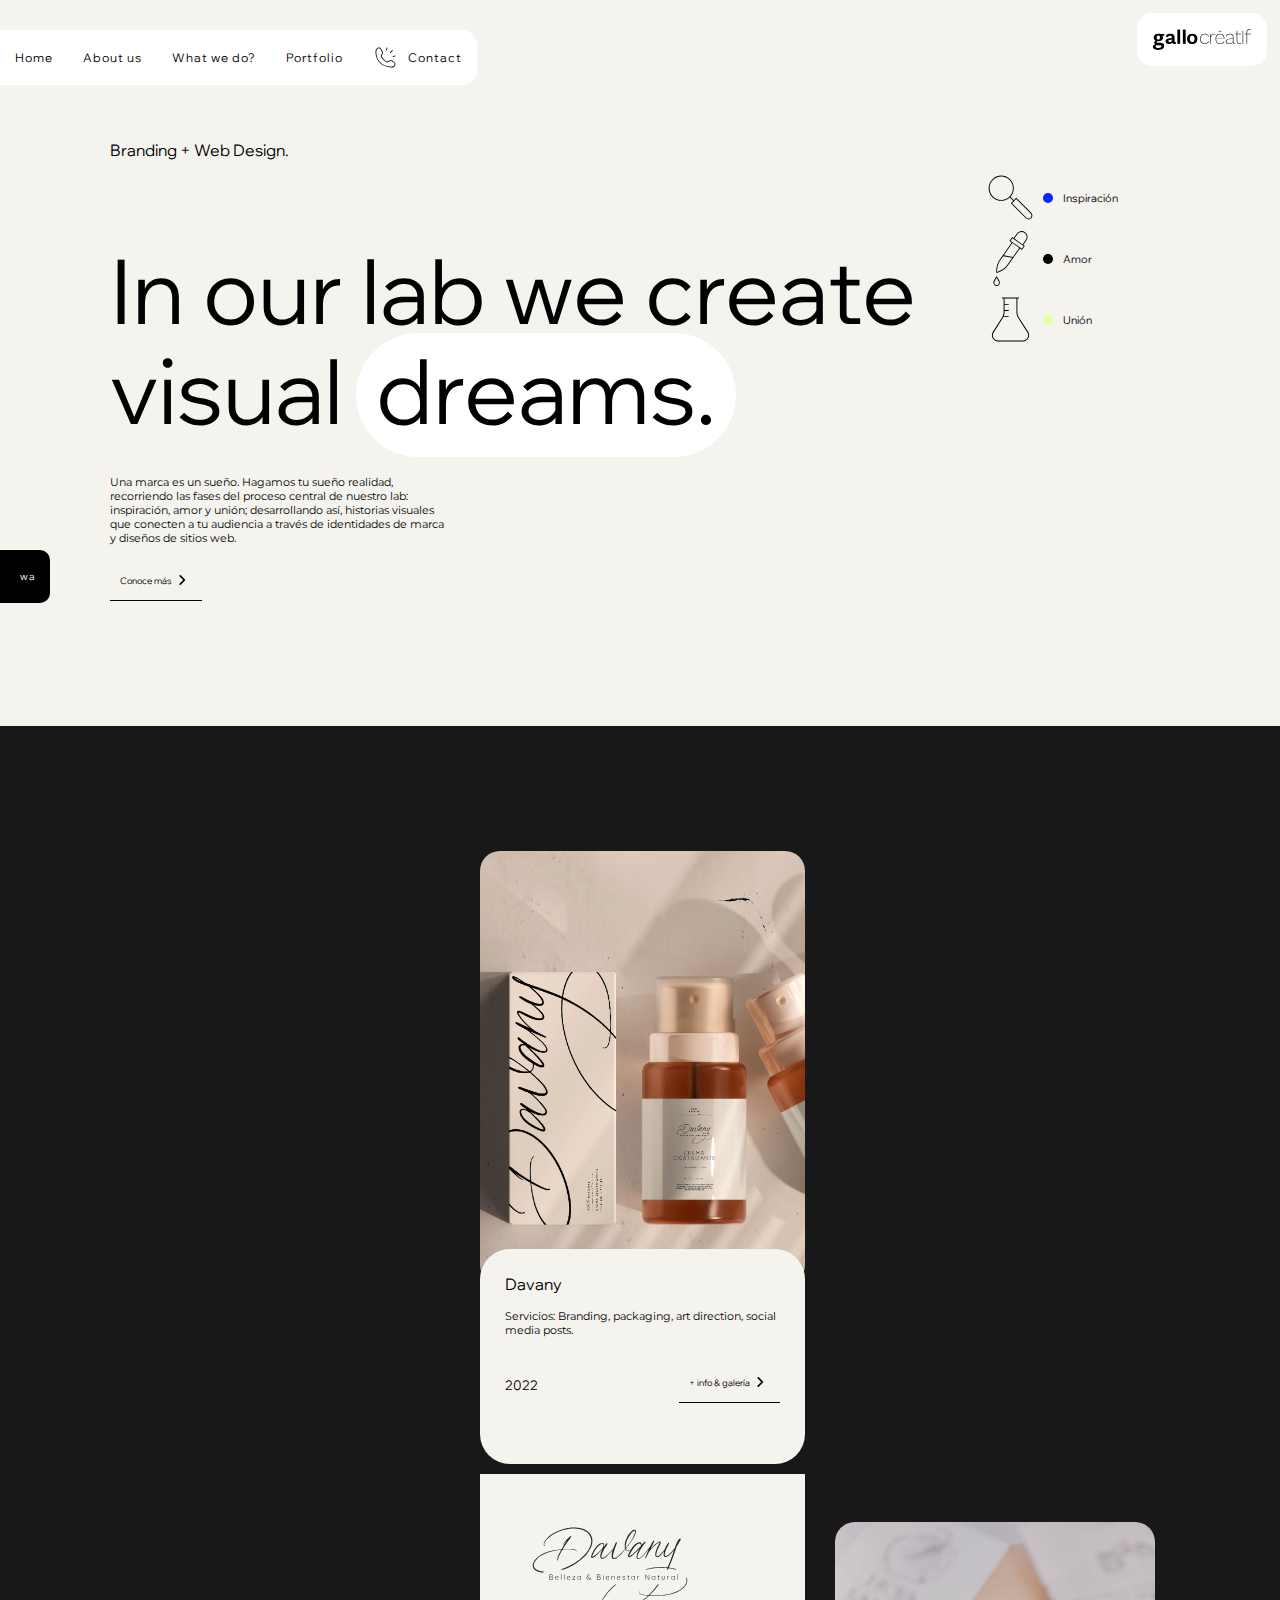
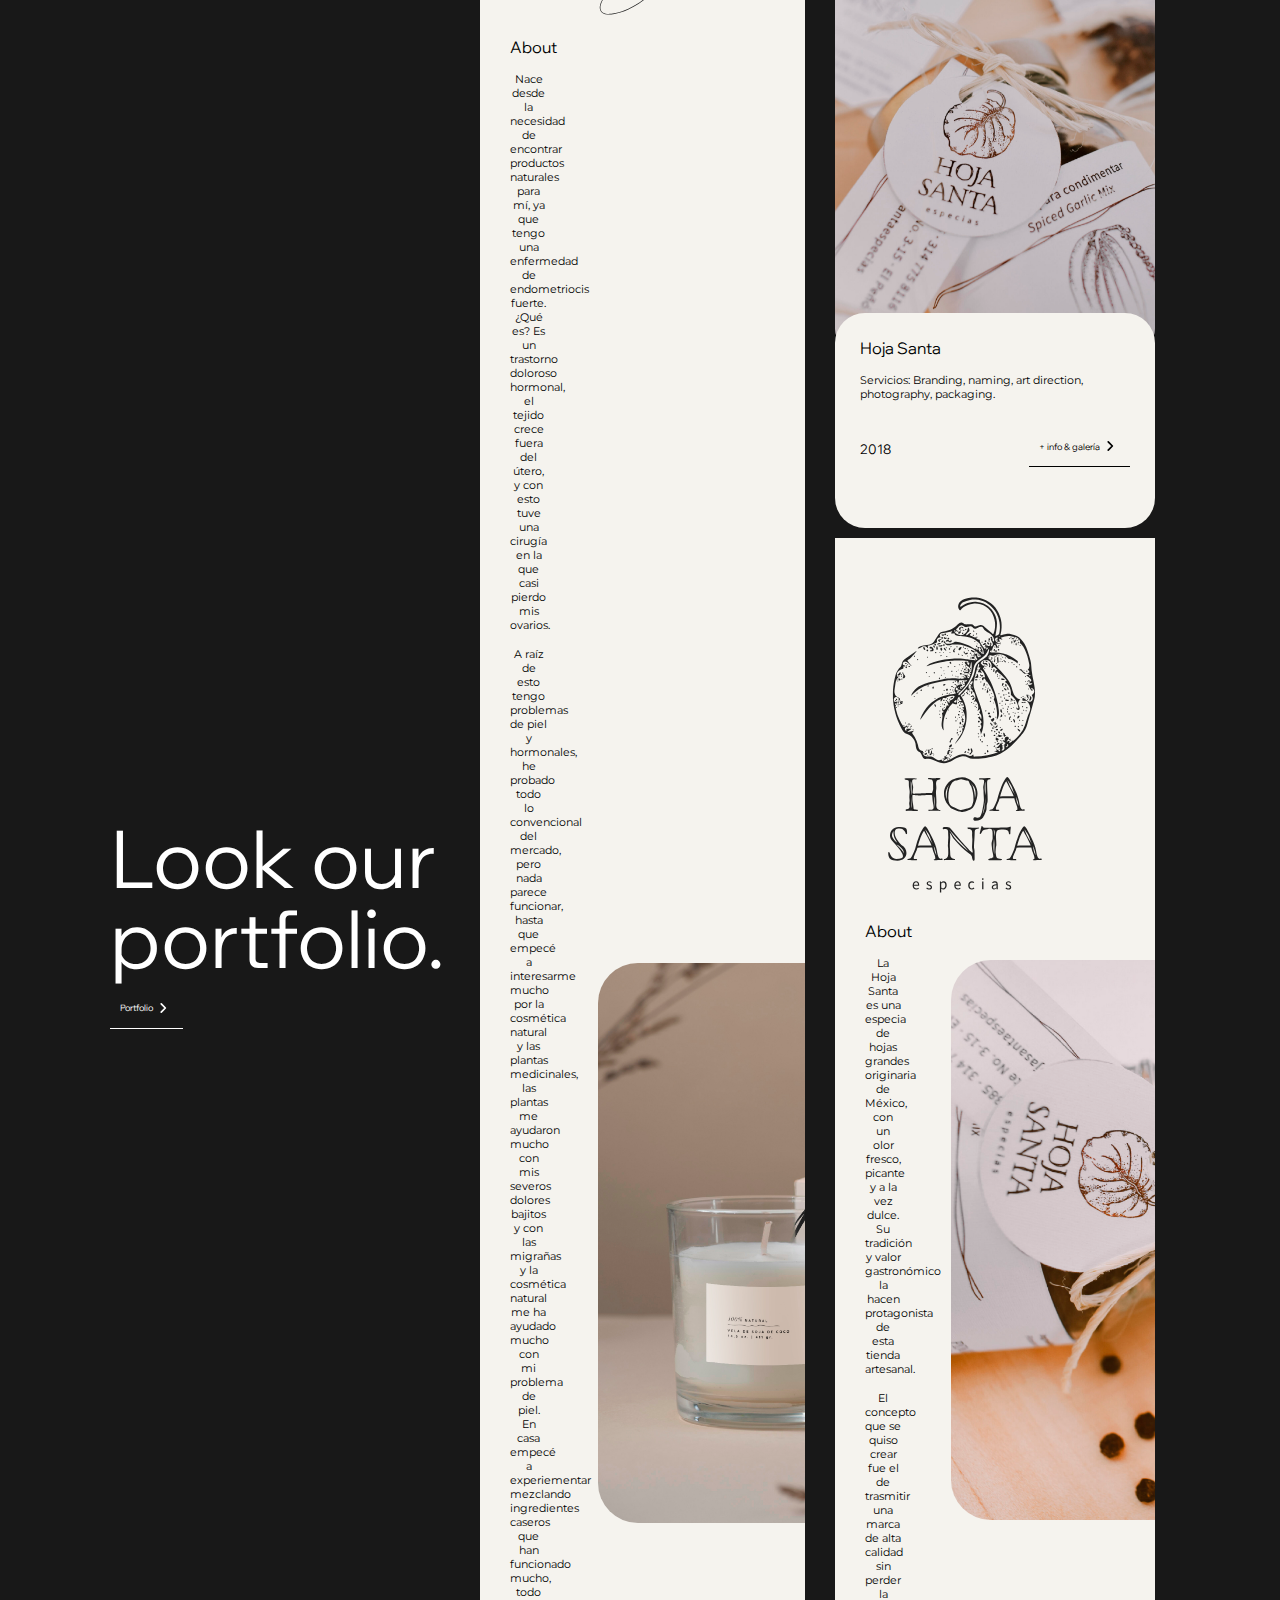
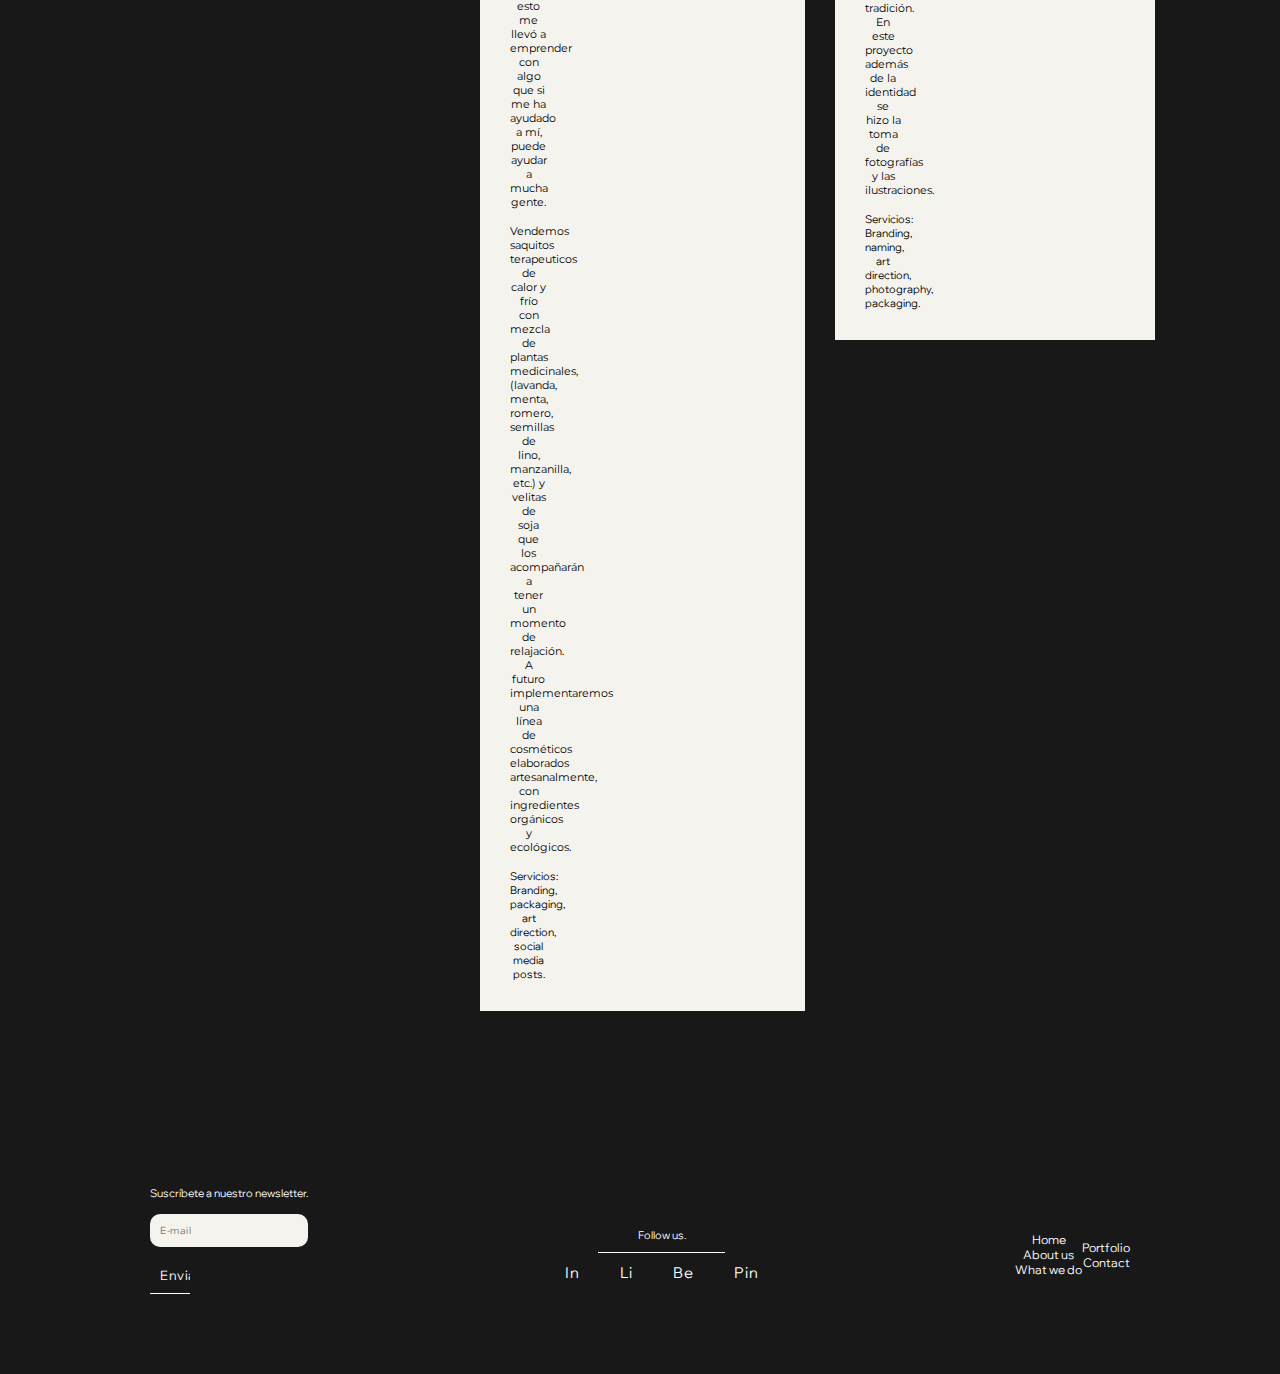
==== commit 1c55e201: "quité la etiqueta <br> de TODOS los HTML, usé divs, h1 y span. Creé los breakpoint para dreams en me" ====
--- a/index.html
+++ b/index.html
@@ -119,7 +119,7 @@
         <section class="portadas">
             <div class="texto-index">
                 <h4 class="titulos">Branding + Web Design.</h4>
-                <h1 class="titulos-portadas">In our lab we create visual <span class="dreams">dreams</span></h1>
+                <h1 class="titulos-portadas">In our lab we create visual <span class="dreams">dreams.</span></h1>
                 <p class="parrafo-50">Una marca es un sueño. Hagamos tu sueño realidad, recorriendo las fases del proceso central de nuestro lab: inspiración, amor y unión; desarrollando así, historias visuales que conecten a tu audiencia a través de identidades de marca y diseños de sitios web.</p>
                 <a href="./pages/about-us.html">
                     <button>
--- a/styles/styles.css
+++ b/styles/styles.css
@@ -256,7 +256,6 @@
   border-radius: 20px;
 }
 .cards-portfolio section {
-  height: 215px;
   position: relative;
   z-index: 100;
   padding: 25px;
@@ -307,6 +306,9 @@
 @media screen and (min-width: 768px) {
   .cards-portfolio {
     padding: 15px;
+  }
+  .cards-portfolio section {
+    height: 215px;
   }
   .contenido-modal {
     display: grid;
@@ -333,9 +335,6 @@
     -o-object-fit: contain;
        object-fit: contain;
   }
-  .contenido-modal .galeria-clientes::-webkit-scrollbar {
-    display: none;
-  }
 }
 /* Media queries desktop  */
 @media screen and (min-width: 1250px) {
@@ -358,9 +357,6 @@
   }
   .contenido-modal .galeria-clientes img {
     width: 600px;
-  }
-  .contenido-modal .galeria-clientes::-webkit-scrollbar {
-    display: none;
   }
 }
 footer {
@@ -769,8 +765,17 @@
   display: none;
 }
 
+/* Primer breakpoint de título principal (dreams) */
+@media screen and (min-width: 504px) {
+  .dreams {
+    margin-left: -5px;
+  }
+}
 /* Media queries tablet */
 @media screen and (min-width: 768px) {
+  .dreams {
+    margin-left: -20px;
+  }
   .video-portada {
     grid-area: video-portada;
     width: 440px;
@@ -800,6 +805,12 @@
     flex-wrap: nowrap;
   }
 }
+/* Segundo breakpoint de título principal (dreams) */
+@media screen and (min-width: 1097px) {
+  .dreams {
+    margin-left: -5px;
+  }
+}
 /* Media queries desktop pequeño */
 @media screen and (min-width: 1250px) {
   .video-portada {
@@ -1061,7 +1072,7 @@
   .links-navegacion li a p {
     font-family: "Wix Madefor Display", sans-serif;
     letter-spacing: 1px;
-    font-size: 10px;
+    font-size: 12px;
   }
   .links-navegacion li a p:hover {
     padding-top: 3px;
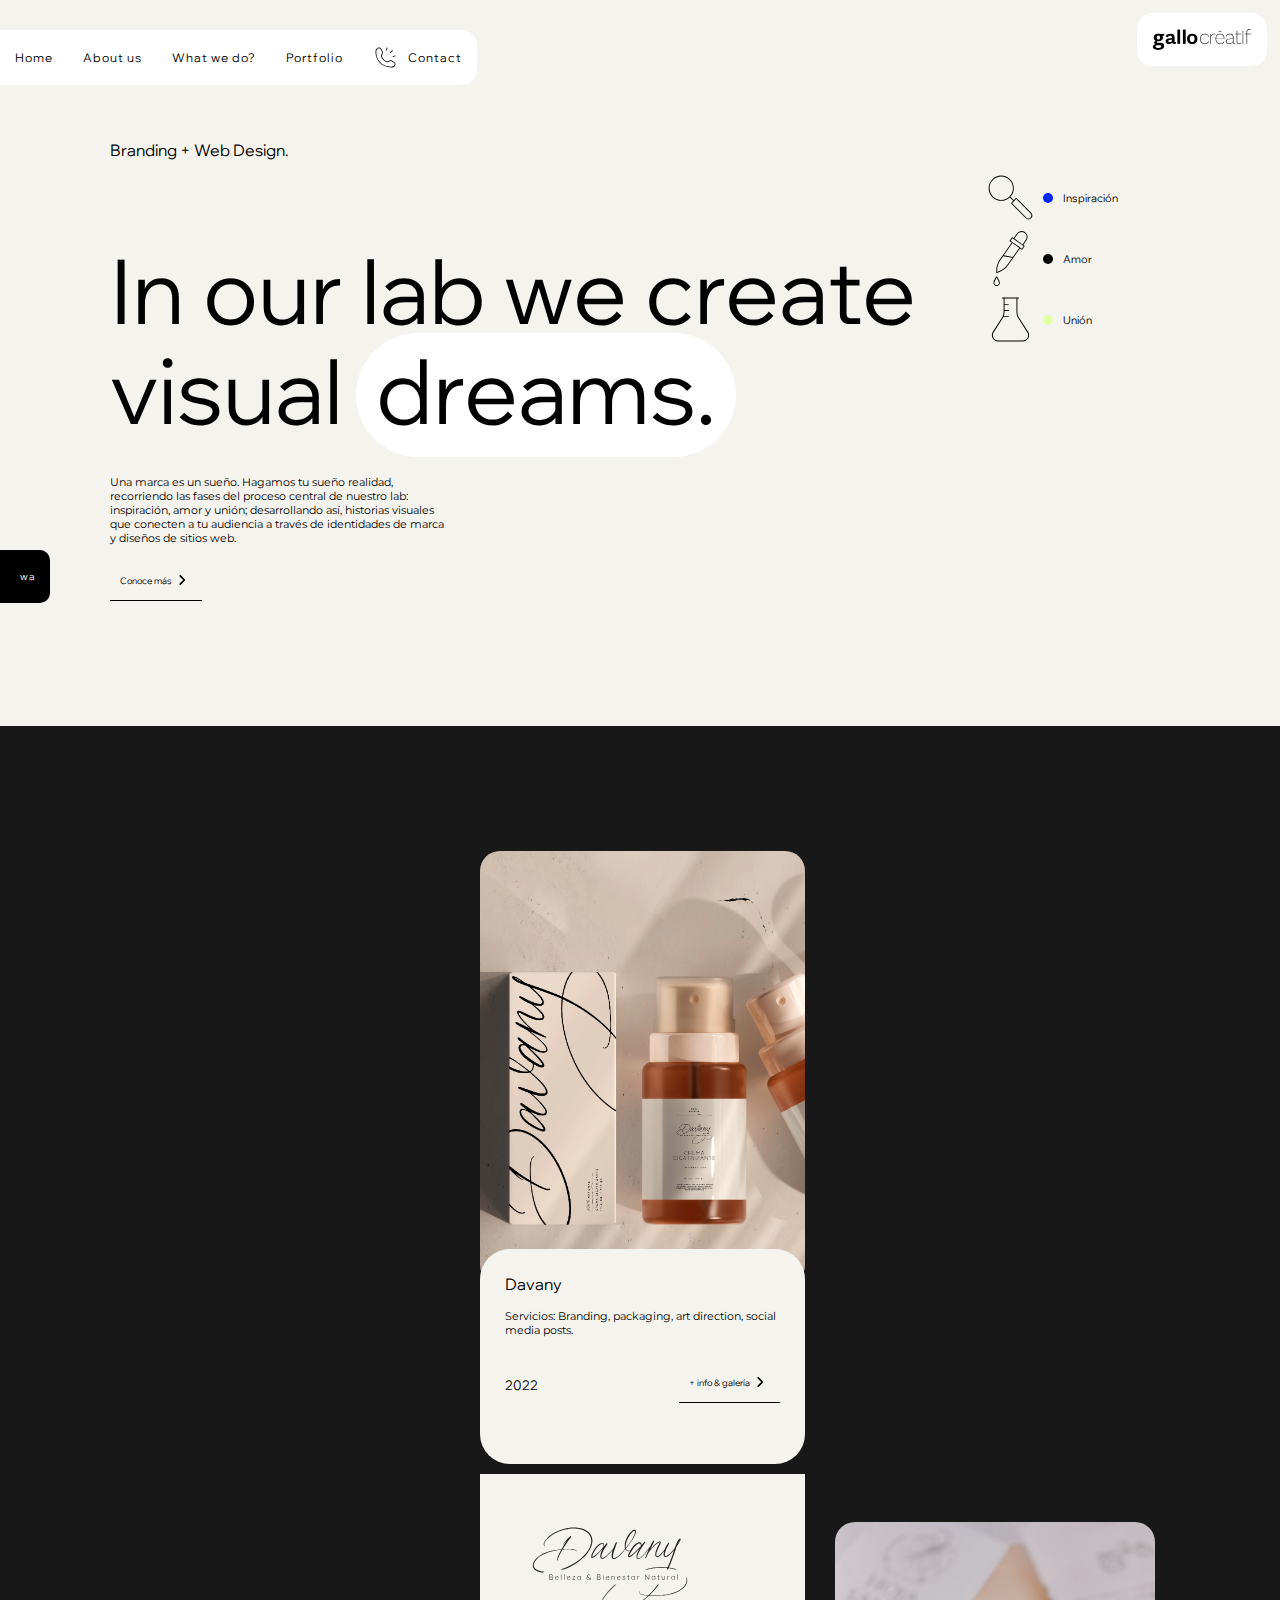
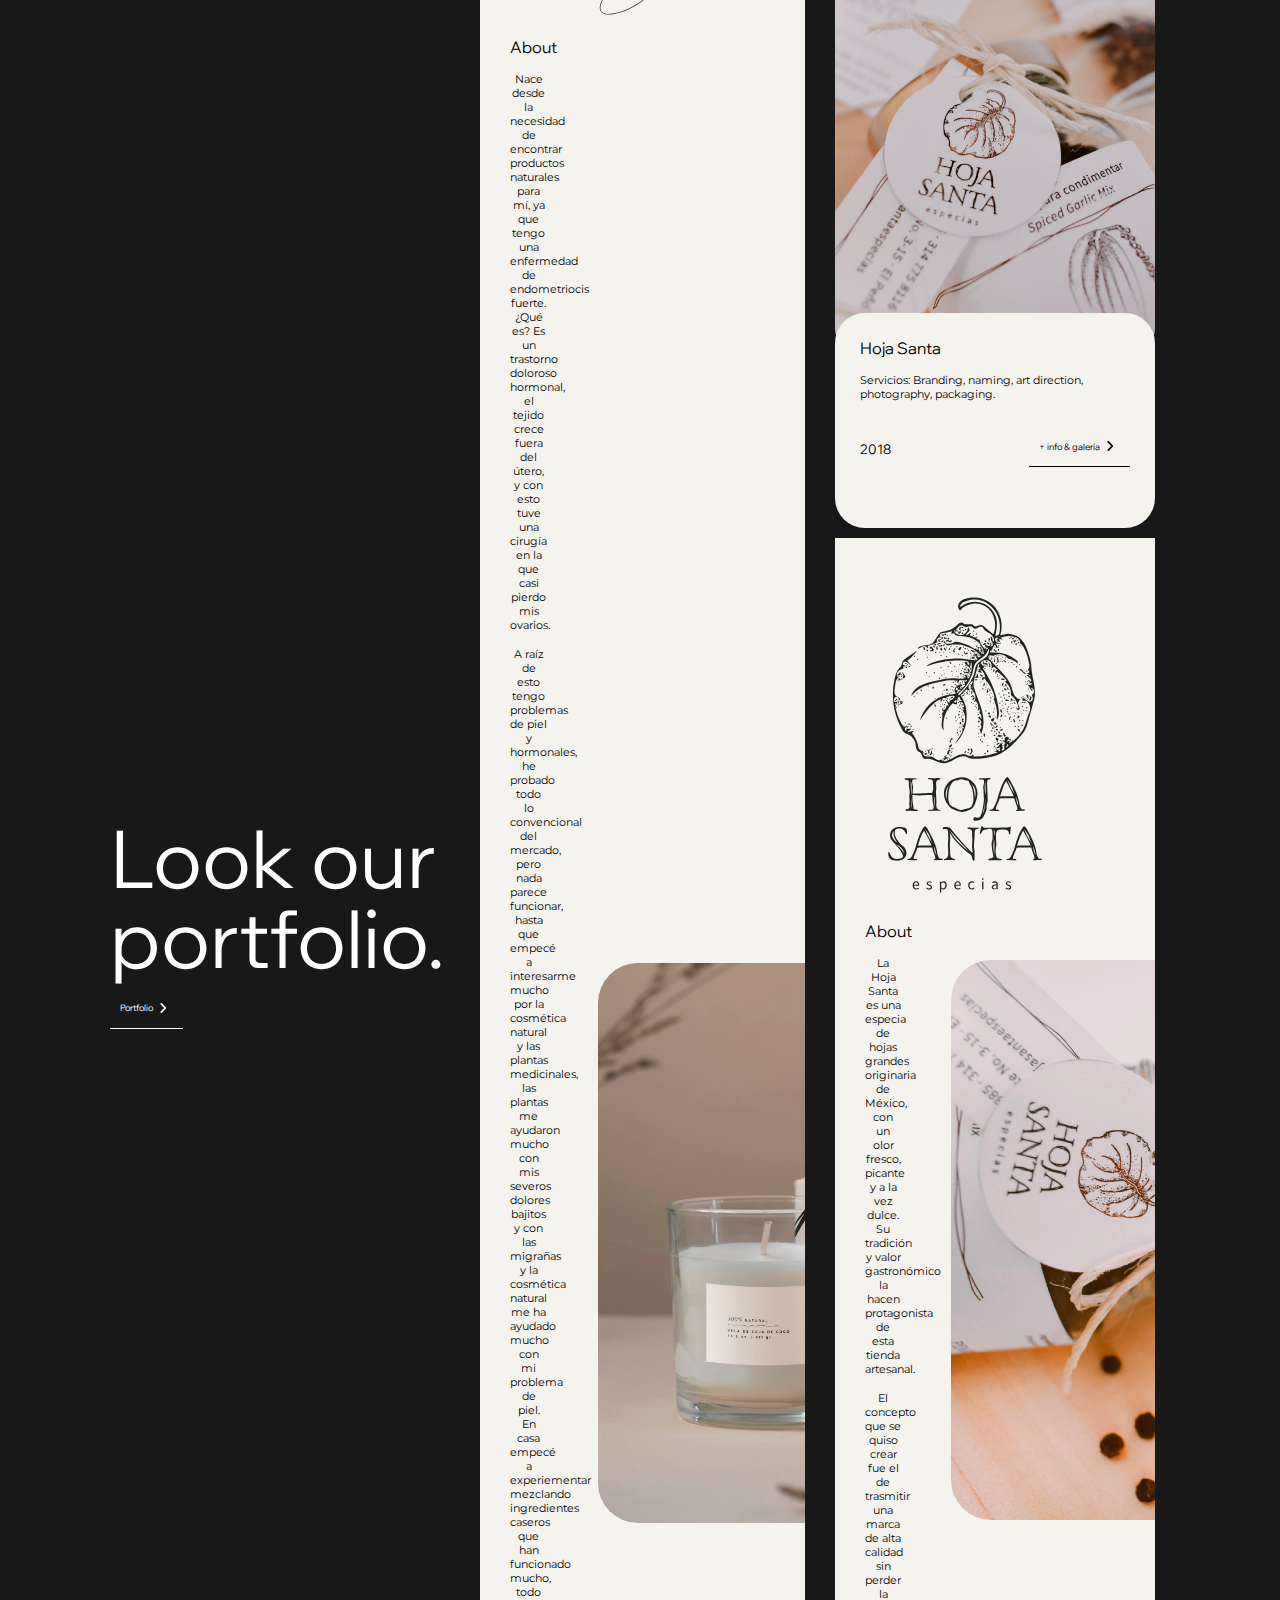
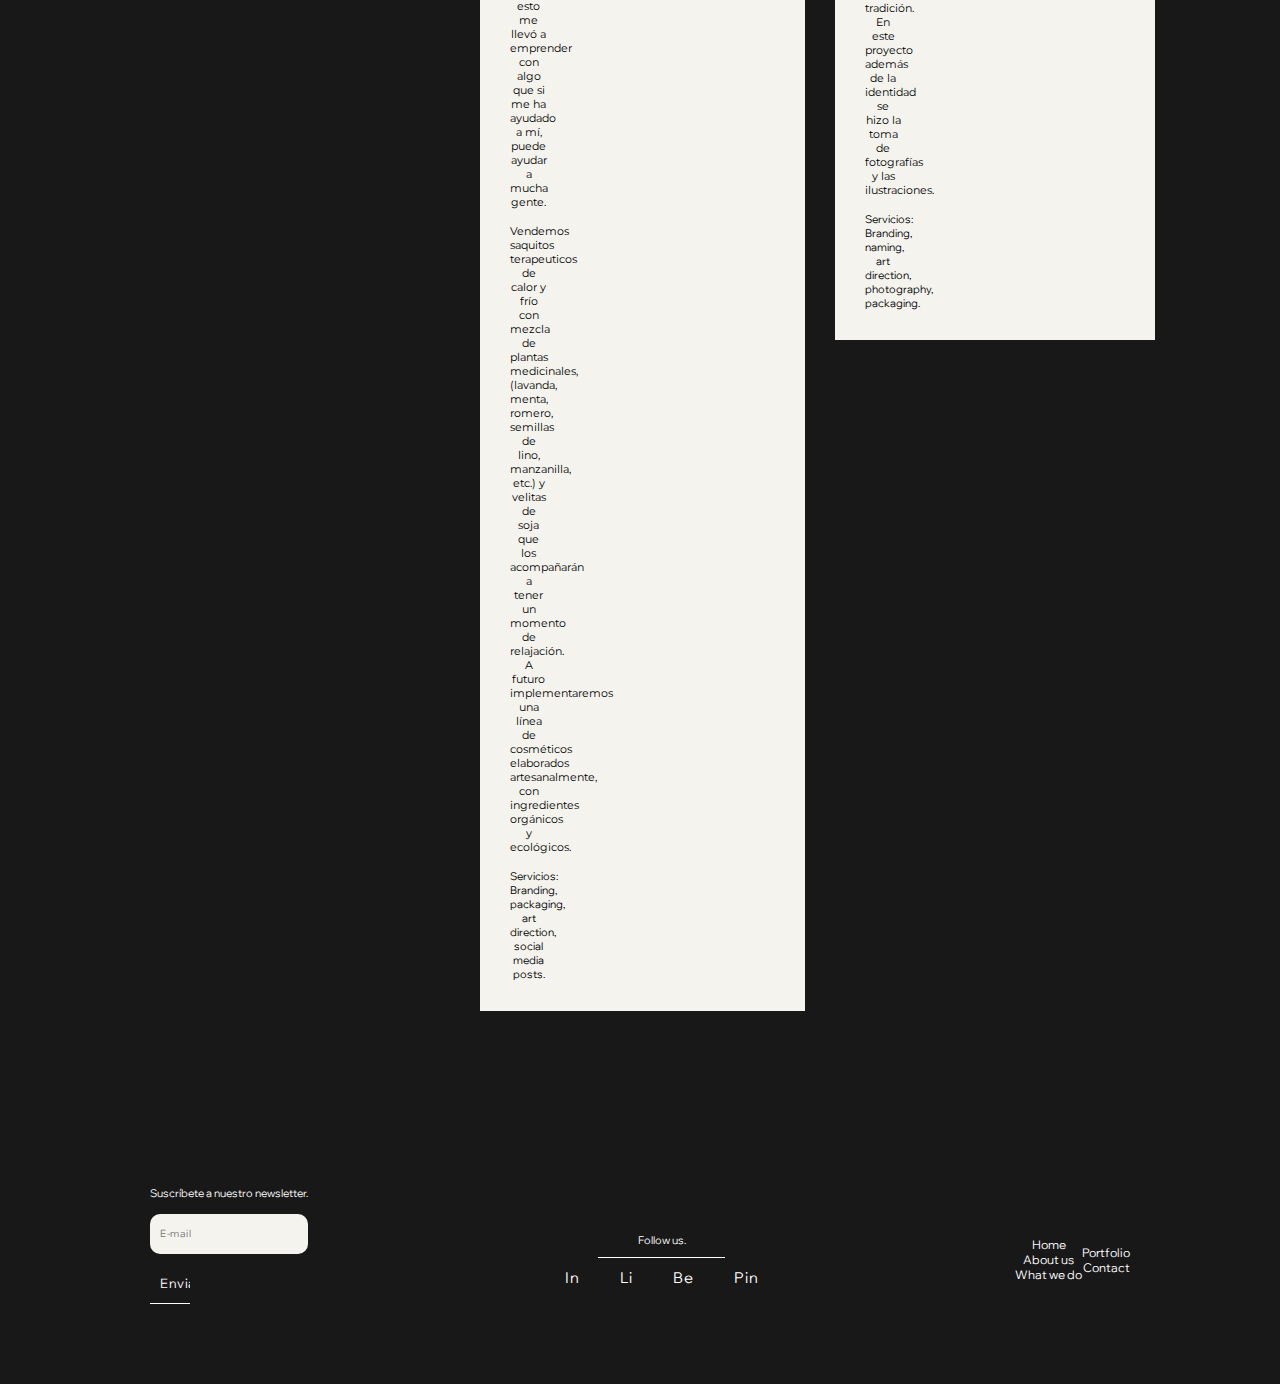
==== commit af2e4deb: "se optimizaron todas las imágenes cambiando su formato de JPG a WEBP" ====
--- a/index.html
+++ b/index.html
@@ -175,7 +175,7 @@
                 <div class="cards-portfolio">
 
                     <!-- CARD -->
-                    <img src="./images/clientes/portadas/1-davany.jpg" alt="foto de Davany">
+                    <img src="./images/clientes/portadas/1-davany.webp" alt="foto de Davany">
                     <section>
                         <h4 class="titulos">Davany</h4>
                         <p>Servicios: Branding, packaging, art direction, social media posts.</p>
@@ -207,10 +207,10 @@
                                         <h6 class="titulos">Servicios: Branding, packaging, art direction, social media posts.</h6>
                                     </div>
                                     <div class="galeria-clientes">
-                                        <img src="./images/clientes/fotos-clientes/davany/davany_01.jpg" alt="mockup de vela - davany">
-                                        <img src="./images/clientes/fotos-clientes/davany/davany-02.jpg" alt="mockup de crema - davany">
-                                        <img src="./images/clientes/fotos-clientes/davany/davany-03.jpg" alt="mockup de exfoliante - davany">
-                                        <img src="./images/clientes/fotos-clientes/davany/davany-04.jpg" alt="mockup de cojín - davany">
+                                        <img src="./images/clientes/fotos-clientes/davany/davany_01.webp" alt="mockup de vela - davany">
+                                        <img src="./images/clientes/fotos-clientes/davany/davany-02.webp" alt="mockup de crema - davany">
+                                        <img src="./images/clientes/fotos-clientes/davany/davany-03.webp" alt="mockup de exfoliante - davany">
+                                        <img src="./images/clientes/fotos-clientes/davany/davany-04.webp" alt="mockup de cojín - davany">
                                     </div>
                                 </div>
                             </div>
@@ -223,7 +223,7 @@
                 <div class="cards-portfolio">
 
                     <!-- CARD -->
-                    <img src="./images/clientes/portadas/8-hoja-santa.jpg" alt="foto de Hoja Santa">
+                    <img src="./images/clientes/portadas/8-hoja-santa.webp" alt="foto de Hoja Santa">
                     <section>
                         <h4 class="titulos">Hoja Santa</h4>
                         <p>Servicios: Branding, naming, art direction, photography, packaging.</p>
@@ -254,11 +254,11 @@
                                         <h6 class="titulos">Servicios: Branding, naming, art direction, photography, packaging.</h6>
                                     </div>
                                     <div class="galeria-clientes">
-                                        <img src="./images/clientes/fotos-clientes/hoja-santa/hoja-santa-02.jpg" alt="Fotos Hoja Santa">
-                                        <img src="./images/clientes/fotos-clientes/hoja-santa/hoja-santa-03.jpg" alt="Fotos Hoja Santa">
-                                        <img src="./images/clientes/fotos-clientes/hoja-santa/hoja-santa-04.jpg" alt="Fotos Hoja Santa">
-                                        <img src="./images/clientes/fotos-clientes/hoja-santa/hoja-santa-05.jpg" alt="Fotos Hoja Santa">
-                                        <img src="./images/clientes/fotos-clientes/hoja-santa/hoja-santa_01.jpg" alt="Fotos Hoja Santa">
+                                        <img src="./images/clientes/fotos-clientes/hoja-santa/hoja-santa-02.webp" alt="Fotos Hoja Santa">
+                                        <img src="./images/clientes/fotos-clientes/hoja-santa/hoja-santa-03.webp" alt="Fotos Hoja Santa">
+                                        <img src="./images/clientes/fotos-clientes/hoja-santa/hoja-santa-04.webp" alt="Fotos Hoja Santa">
+                                        <img src="./images/clientes/fotos-clientes/hoja-santa/hoja-santa-05.webp" alt="Fotos Hoja Santa">
+                                        <img src="./images/clientes/fotos-clientes/hoja-santa/hoja-santa_01.webp" alt="Fotos Hoja Santa">
                                     </div>
                                 </div>
                             </div>
@@ -271,7 +271,7 @@
                 <div id="card-hide" class="cards-portfolio">
 
                     <!-- CARD -->
-                    <img src="./images/clientes/portadas/6-nyia.jpg" alt="foto de Nyia">
+                    <img src="./images/clientes/portadas/6-nyia.webp" alt="foto de Nyia">
                     <section>
                         <h4 class="titulos">Nyia</h4>
                         <p>Servicios: Branding, naming, art direction, photography, packaging.</p>
@@ -301,11 +301,11 @@
                                         <h6 class="titulos">Servicios: Branding, naming, art direction, photography, packaging.</h6>
                                     </div>
                                     <div class="galeria-clientes">
-                                        <img src="./images/clientes/fotos-clientes/nyia/nyia_01.jpg" alt="Fotos empaques Nyia">
-                                        <img src="./images/clientes/fotos-clientes/nyia/nyia-02.jpg" alt="Fotos empaques Nyia">
-                                        <img src="./images/clientes/fotos-clientes/nyia/nyia-03.jpg" alt="Fotos empaques Nyia">
-                                        <img src="./images/clientes/fotos-clientes/nyia/nyia-04.jpg" alt="Fotos empaques Nyia">
-                                        <img src="./images/clientes/fotos-clientes/nyia/nyia-05.jpg" alt="Fotos empaques Nyia">
+                                        <img src="./images/clientes/fotos-clientes/nyia/nyia_01.webp" alt="Fotos empaques Nyia">
+                                        <img src="./images/clientes/fotos-clientes/nyia/nyia-02.webp" alt="Fotos empaques Nyia">
+                                        <img src="./images/clientes/fotos-clientes/nyia/nyia-03.webp" alt="Fotos empaques Nyia">
+                                        <img src="./images/clientes/fotos-clientes/nyia/nyia-04.webp" alt="Fotos empaques Nyia">
+                                        <img src="./images/clientes/fotos-clientes/nyia/nyia-05.webp" alt="Fotos empaques Nyia">
                                     </div>
                                 </div>
                             </div>
--- a/styles/styles.css
+++ b/styles/styles.css
@@ -184,6 +184,12 @@
   font-weight: 800;
   src: local("Wix Madefor Display"), url("../fonts/assets/WixMadeforDisplayExtraBold.woff") format("woff");
 }
+* {
+  padding: 0%;
+  margin: 0%;
+  box-sizing: border-box;
+}
+
 /* botones generales */
 button {
   border-bottom: 1px solid #000;
@@ -410,6 +416,8 @@
   margin: 14px 0px 15px 0px;
 }
 form input {
+  width: 100%;
+  height: 40px;
   border: none;
   background-color: #F5F3EE;
   font-family: "Wix Madefor Display", sans-serif;
@@ -427,6 +435,9 @@
   padding: 10px;
 }
 form select {
+  width: 100%;
+  height: 40px;
+  color: #000;
   border: none;
   background-color: #F5F3EE;
   font-weight: 300;
@@ -453,6 +464,11 @@
 form textarea:focus {
   outline: none;
   background-color: #E2FFA4;
+}
+form [type=date] {
+  color: #000;
+  width: 100%;
+  height: 40px;
 }
 form [type=radio] {
   cursor: pointer;
@@ -571,23 +587,61 @@
   margin: 6px;
 }
 .nuestra-esencia .acrostico span #vertical {
+  font-family: "Wix Madefor Display", sans-serif;
+  text-align: center;
   color: #fff;
-  -ms-writing-mode: tb-lr;
-      writing-mode: vertical-lr;
   background-color: #000;
-  text-orientation: upright;
-  font-size: 1.15em;
+  width: 39px;
+  height: 39px;
 }
 .nuestra-esencia .acrostico span h6 {
   background-color: #fff;
   padding: 10px;
   border-radius: 10px;
 }
-
-#formula {
-  width: 70%;
-  display: block;
-  margin: 0 auto;
+.nuestra-esencia .formula {
+  display: flex;
+  flex-wrap: wrap;
+  flex-direction: column;
+  justify-content: center;
+  align-items: flex-start;
+}
+.nuestra-esencia .formula .suma {
+  display: flex;
+  flex-wrap: wrap;
+  flex-direction: row;
+  justify-content: center;
+  align-items: flex-end;
+  flex-wrap: nowrap;
+  font-family: "Wix Madefor Display", sans-serif;
+  font-size: 55px;
+  font-weight: 600;
+  line-height: 50px;
+  padding: 10px;
+}
+.nuestra-esencia .formula .suma #punto-azul {
+  color: #0025FF;
+}
+.nuestra-esencia .formula .suma #punto-verde {
+  color: #E2FFA4;
+}
+.nuestra-esencia .formula .igual {
+  display: flex;
+  flex-wrap: wrap;
+  flex-direction: row;
+  justify-content: flex-start;
+  align-items: flex-start;
+  flex-wrap: nowrap;
+  padding: 10px;
+  border-top: 1px solid #000;
+  width: 100%;
+}
+.nuestra-esencia .formula .igual div {
+  width: 100%;
+  font-family: "Montserrat", sans-serif;
+  font-size: 1.1em;
+  font-weight: 300;
+  line-height: 1.2em;
 }
 
 .columnas-about-us {
@@ -625,6 +679,12 @@
     display: flex;
     align-items: center;
   }
+  .nuestra-esencia .formula div {
+    padding: 0px;
+  }
+  .nuestra-esencia .formula .igual {
+    width: 80%;
+  }
   .nuestra-esencia div {
     padding: 10px;
   }
@@ -647,7 +707,7 @@
 /* Media queries desktop pequeño */
 @media screen and (min-width: 1250px) {
   .nuestra-esencia {
-    padding: 0px 100px 0px 100px;
+    padding: 0px 150px 0px 150px;
   }
   .nuestra-esencia div {
     padding: 30px;
@@ -1129,9 +1189,4 @@
   .portada-portfolio {
     padding: 130px 100px 20px 100px;
   }
-}
-* {
-  padding: 0%;
-  margin: 0%;
-  box-sizing: border-box;
 }/*# sourceMappingURL=styles.css.map */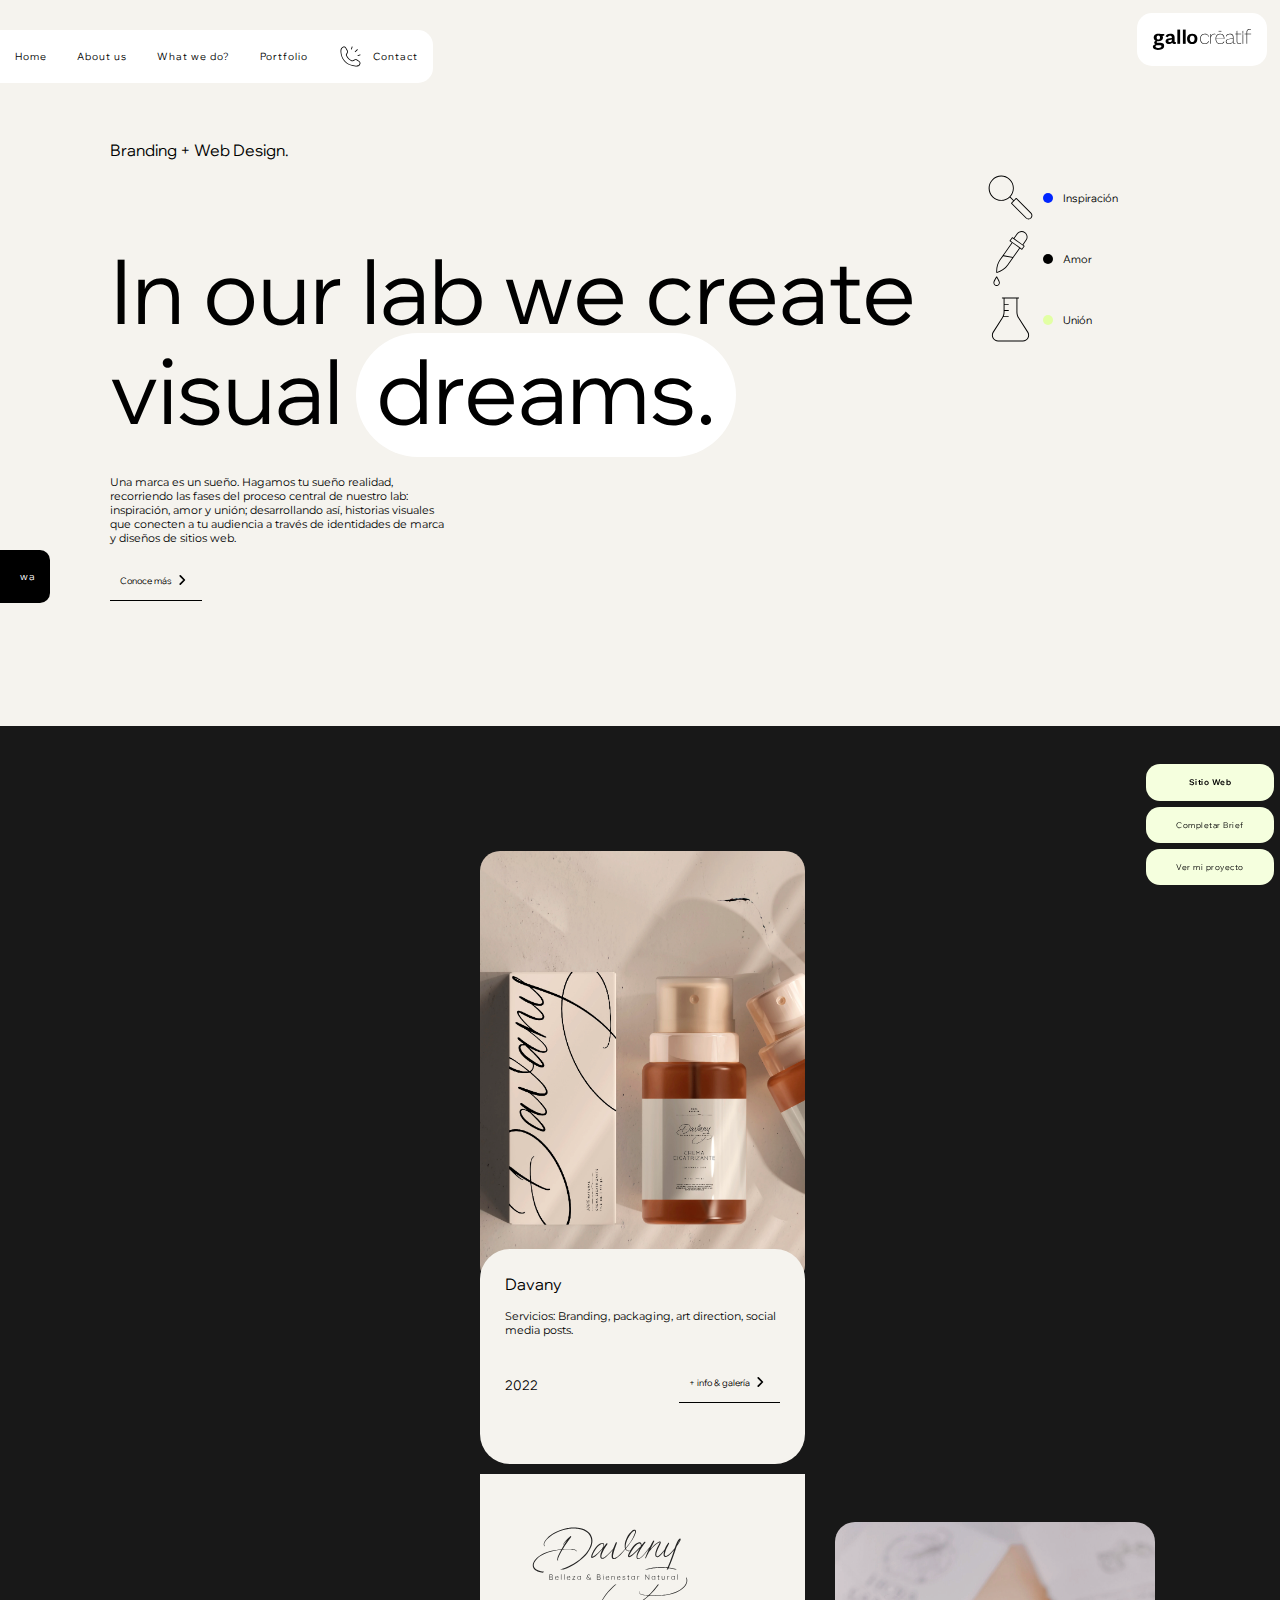
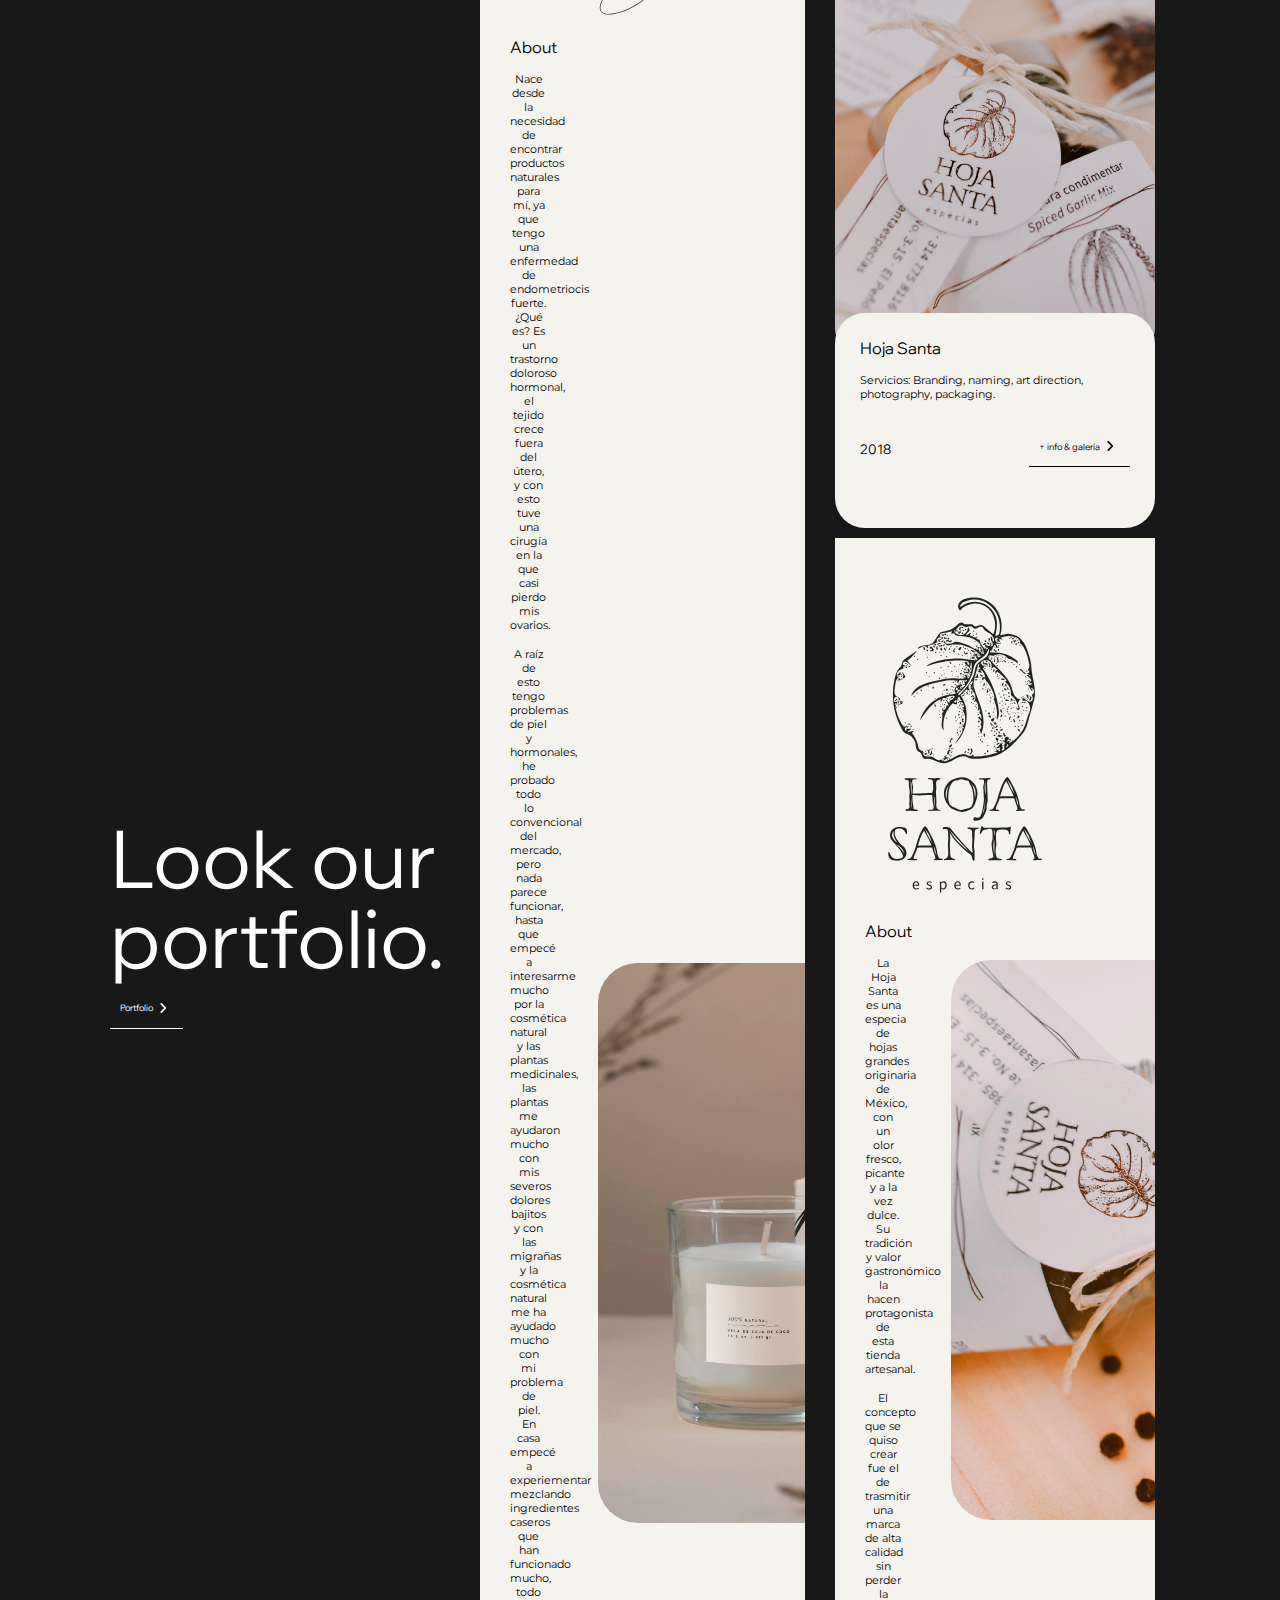
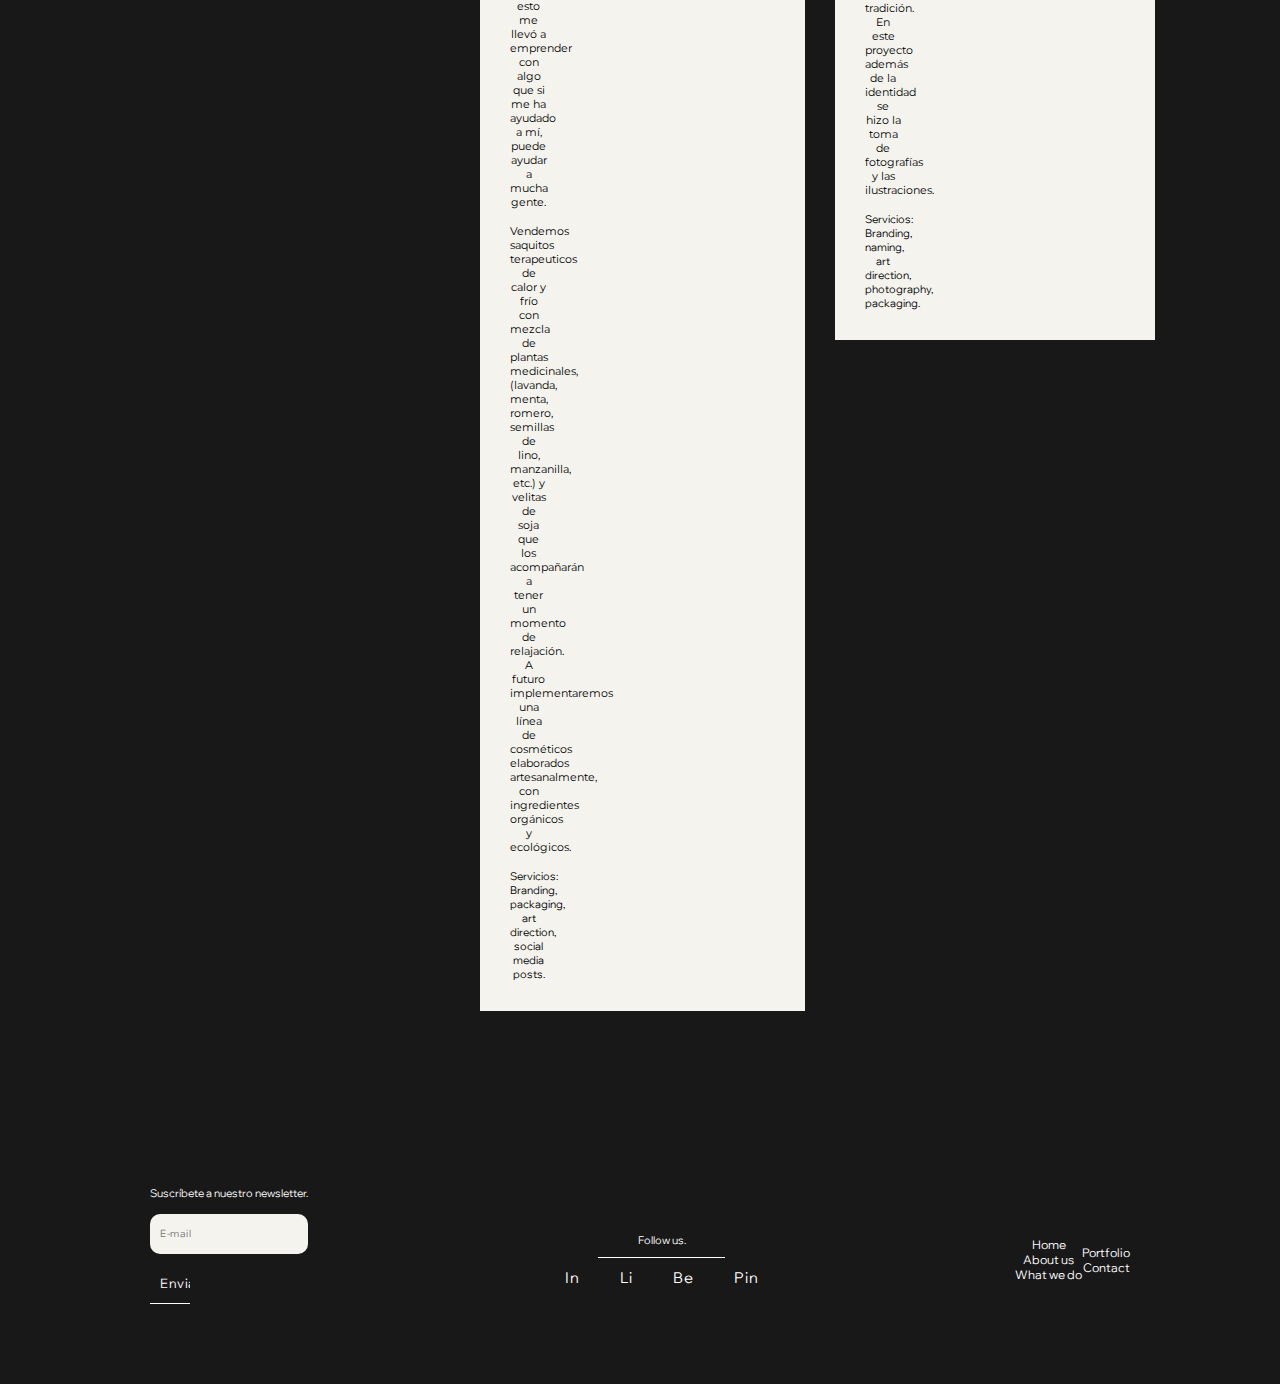
==== commit d9f73045: "se adicionó el navegador universal en todas las páginas" ====
--- a/index.html
+++ b/index.html
@@ -6,7 +6,7 @@
     <meta name="viewport" content="width=device-width, initial-scale=1.0">
 
     <!-- SEO -->
-    <meta name="description" content="Somos un laboratorio de diseño. Nuestro principal objetivo es desarrollar historias visuales a través de identidades de marca y diseños de sitios web".>
+    <meta name="description" content="Somos un laboratorio de diseño. Nuestro principal objetivo es desarrollar historias visuales a través de identidades de marca y diseños de sitios web">
     <meta name="keywords" content="BRANDING, DESIGN, PAGINAS WEB, WEB DESIGN, MARCAS, EMPAQUES, PACKAGING, VCARDS, LOGOS, WORDPRESS, E-COMMERCE, TIENDA ONLINE">
 
     <title>Branding + Web Design | GALLO Créatif</title>
@@ -109,6 +109,11 @@
                     <span class="titulos">wa</span>
                 </div>
             </a>
+        </div>
+        <div class="boton-nav-universal">
+            <div><a href="https://gallocreatif.com/"><strong>Sitio Web</strong></a></div>
+            <div><a href="https://brief.gallocreatif.com/" target="_blank">Completar Brief</a></div>
+            <div><a href="https://proyectos.gallocreatif.com/" target="_blank">Ver mi proyecto</a></div>
         </div>
     </header>
 
--- a/styles/styles.css
+++ b/styles/styles.css
@@ -15,6 +15,7 @@
   display: flex;
   align-items: center;
   background-color: transparent;
+  text-align: center;
 }
 .blanco:hover, button:hover {
   padding-left: 20px;
@@ -254,6 +255,29 @@
   color: #000;
 }
 
+/*Botones del nav universal */
+.boton-nav-universal {
+  position: fixed;
+  bottom: 1%;
+  z-index: 100;
+  right: 0;
+  width: 140px;
+  font-size: 8px;
+  font-family: "Wix Madefor Display", sans-serif;
+}
+.boton-nav-universal div {
+  background-color: #F5FFDE;
+  padding: 13px;
+  margin: 6px;
+  border-radius: 14px;
+  text-align: center;
+  letter-spacing: 0.5px;
+}
+.boton-nav-universal div:hover {
+  cursor: pointer;
+  background-color: #fff;
+}
+
 .cards-portfolio {
   padding: 15px 0px 15px 0px;
 }
@@ -505,6 +529,11 @@
   cursor: pointer;
   transition: 0.7s;
 }
+form [type=submit]:focus, form [type=reset]:focus {
+  border-radius: 10px;
+  color: #000;
+  border: none;
+}
 
 .newsletter-formulario {
   padding-top: 20px;
@@ -650,6 +679,7 @@
 }
 .columnas-about-us div {
   padding: 10px;
+  width: 100%;
 }
 .columnas-about-us div img {
   width: 50%;
@@ -1132,7 +1162,7 @@
   .links-navegacion li a p {
     font-family: "Wix Madefor Display", sans-serif;
     letter-spacing: 1px;
-    font-size: 12px;
+    font-size: 10px;
   }
   .links-navegacion li a p:hover {
     padding-top: 3px;
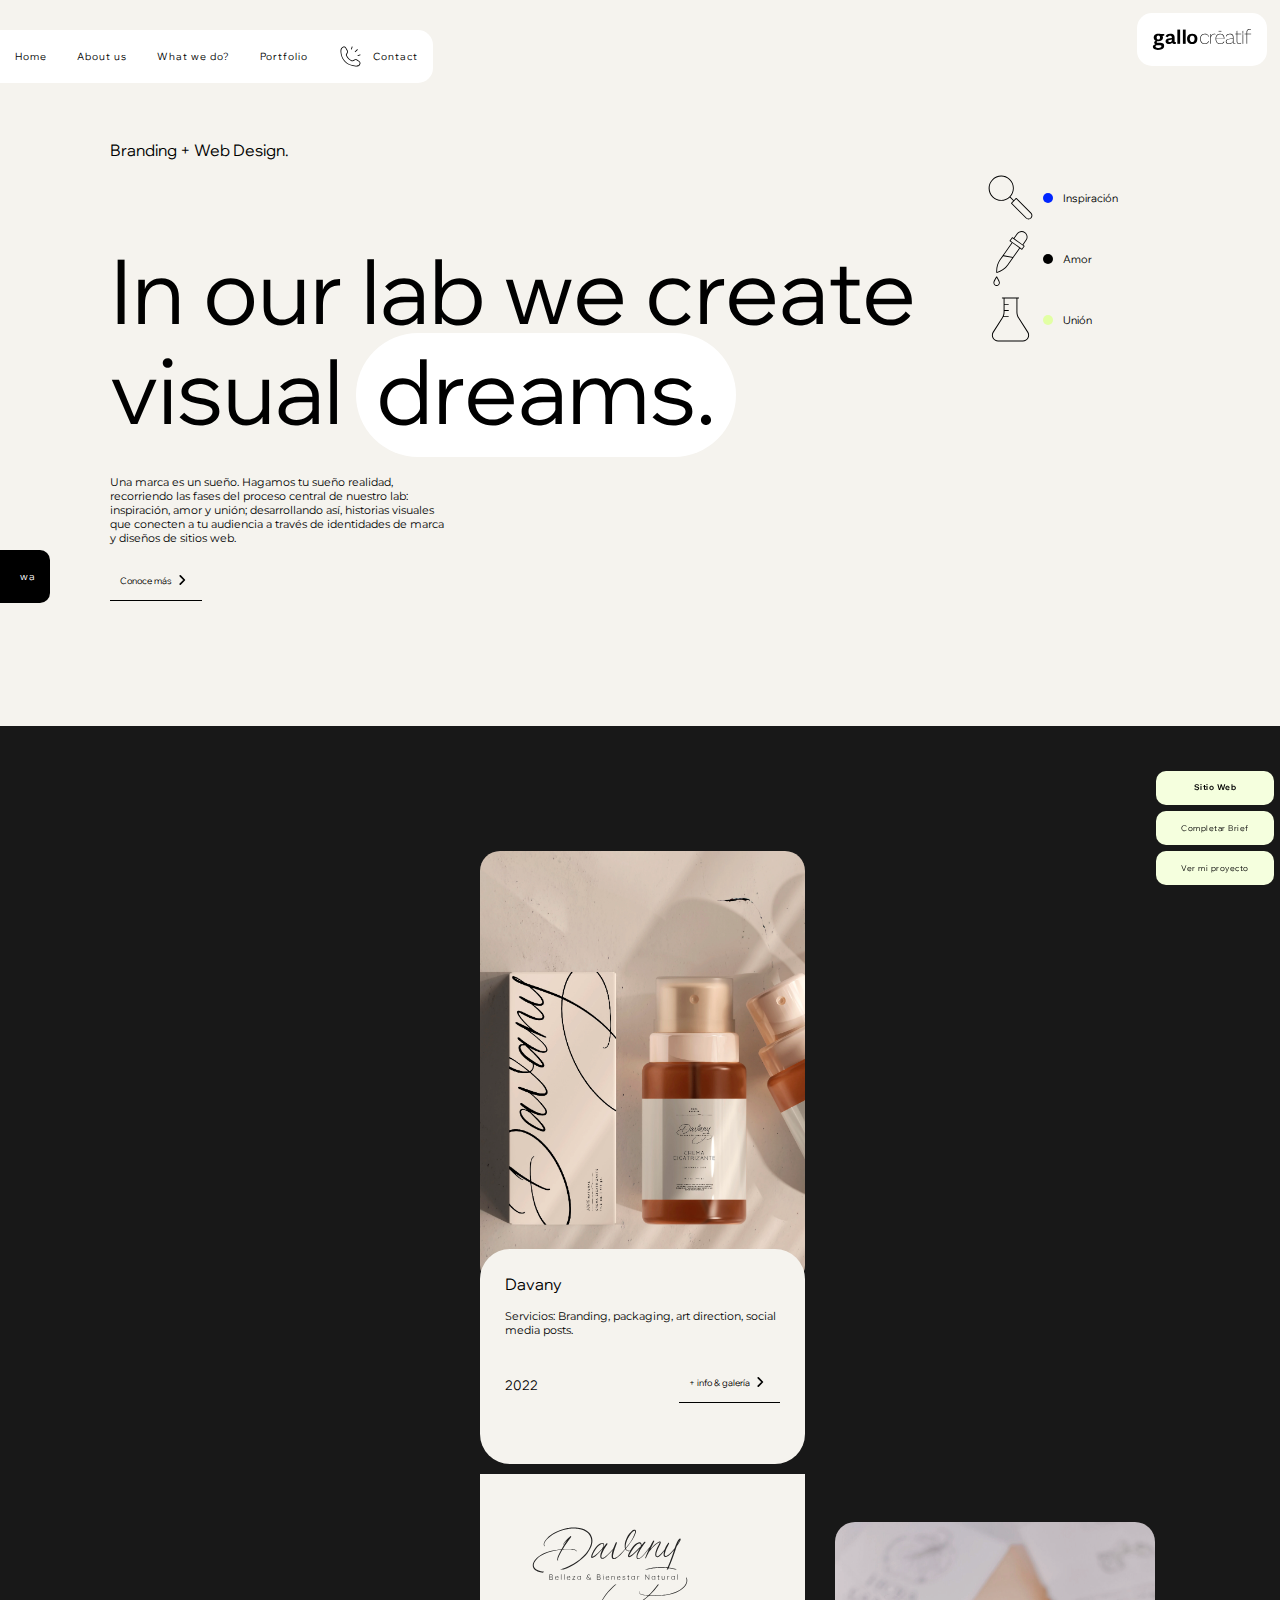
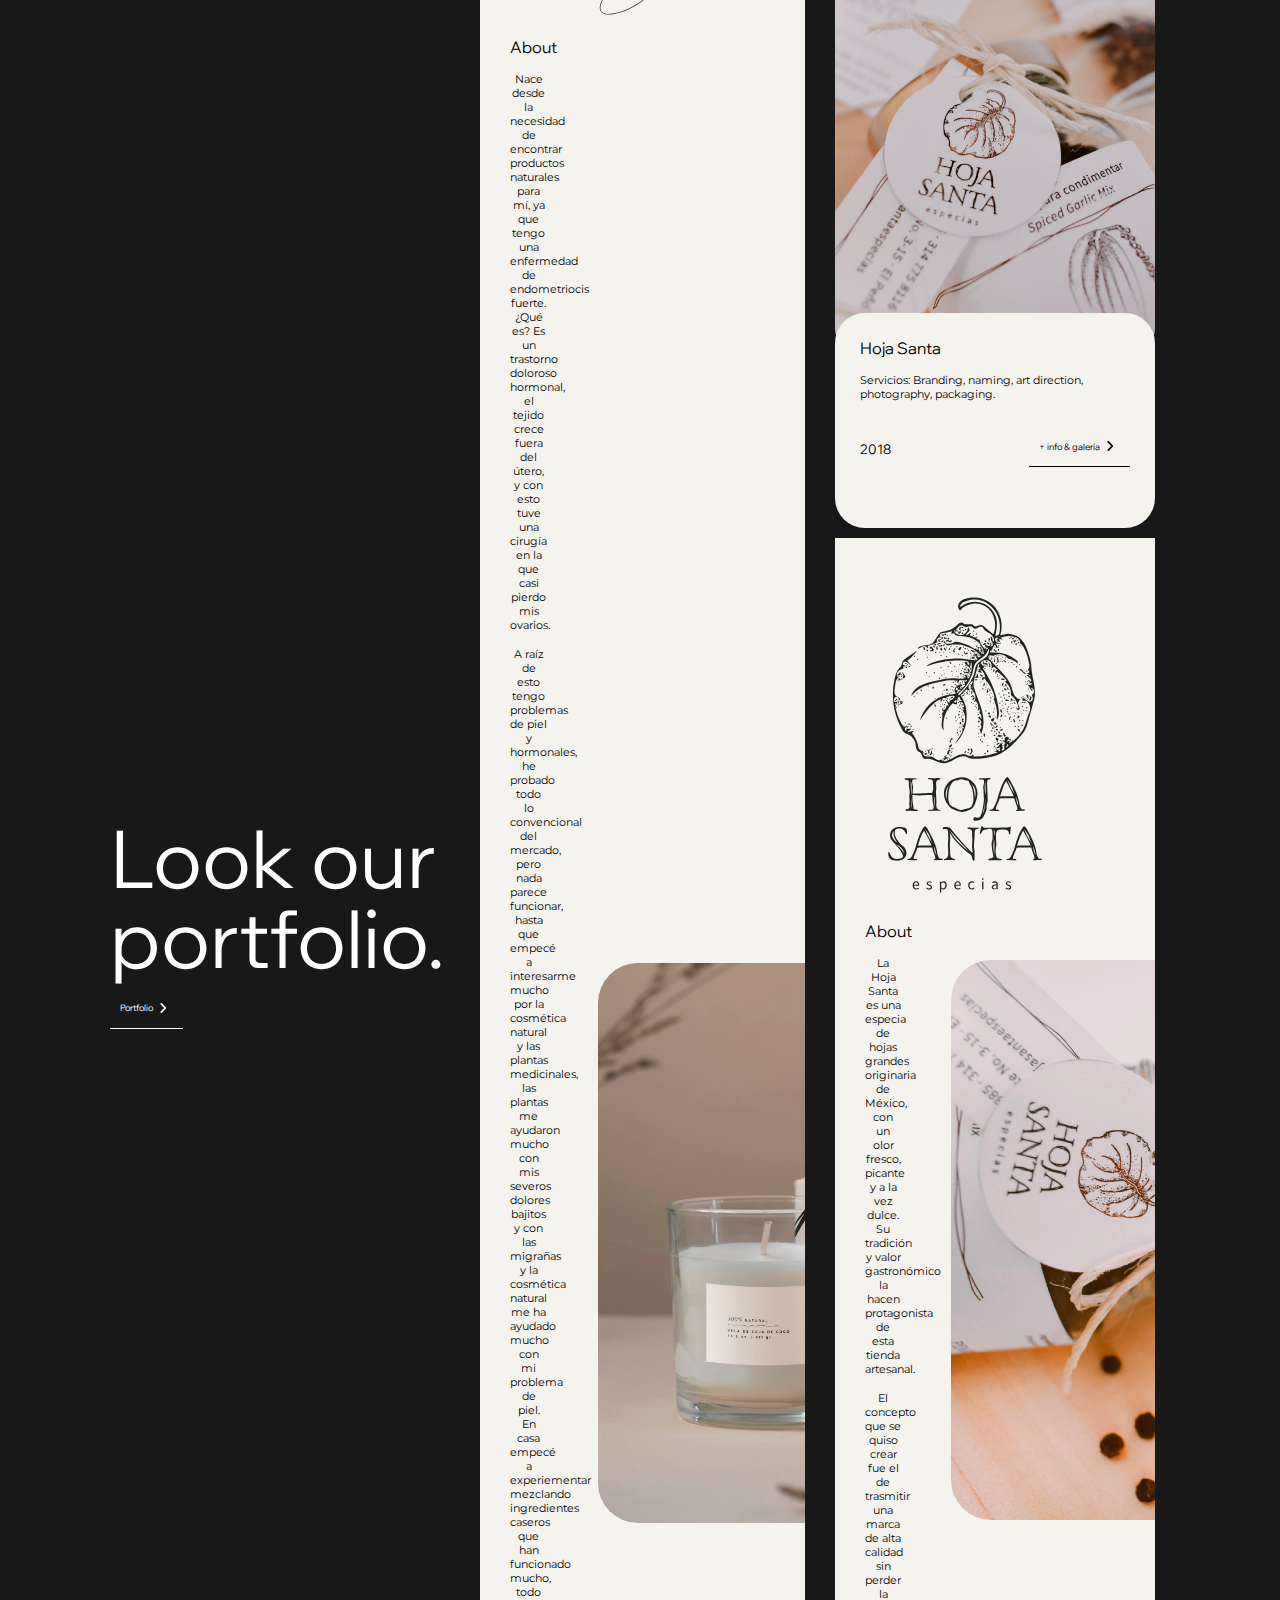
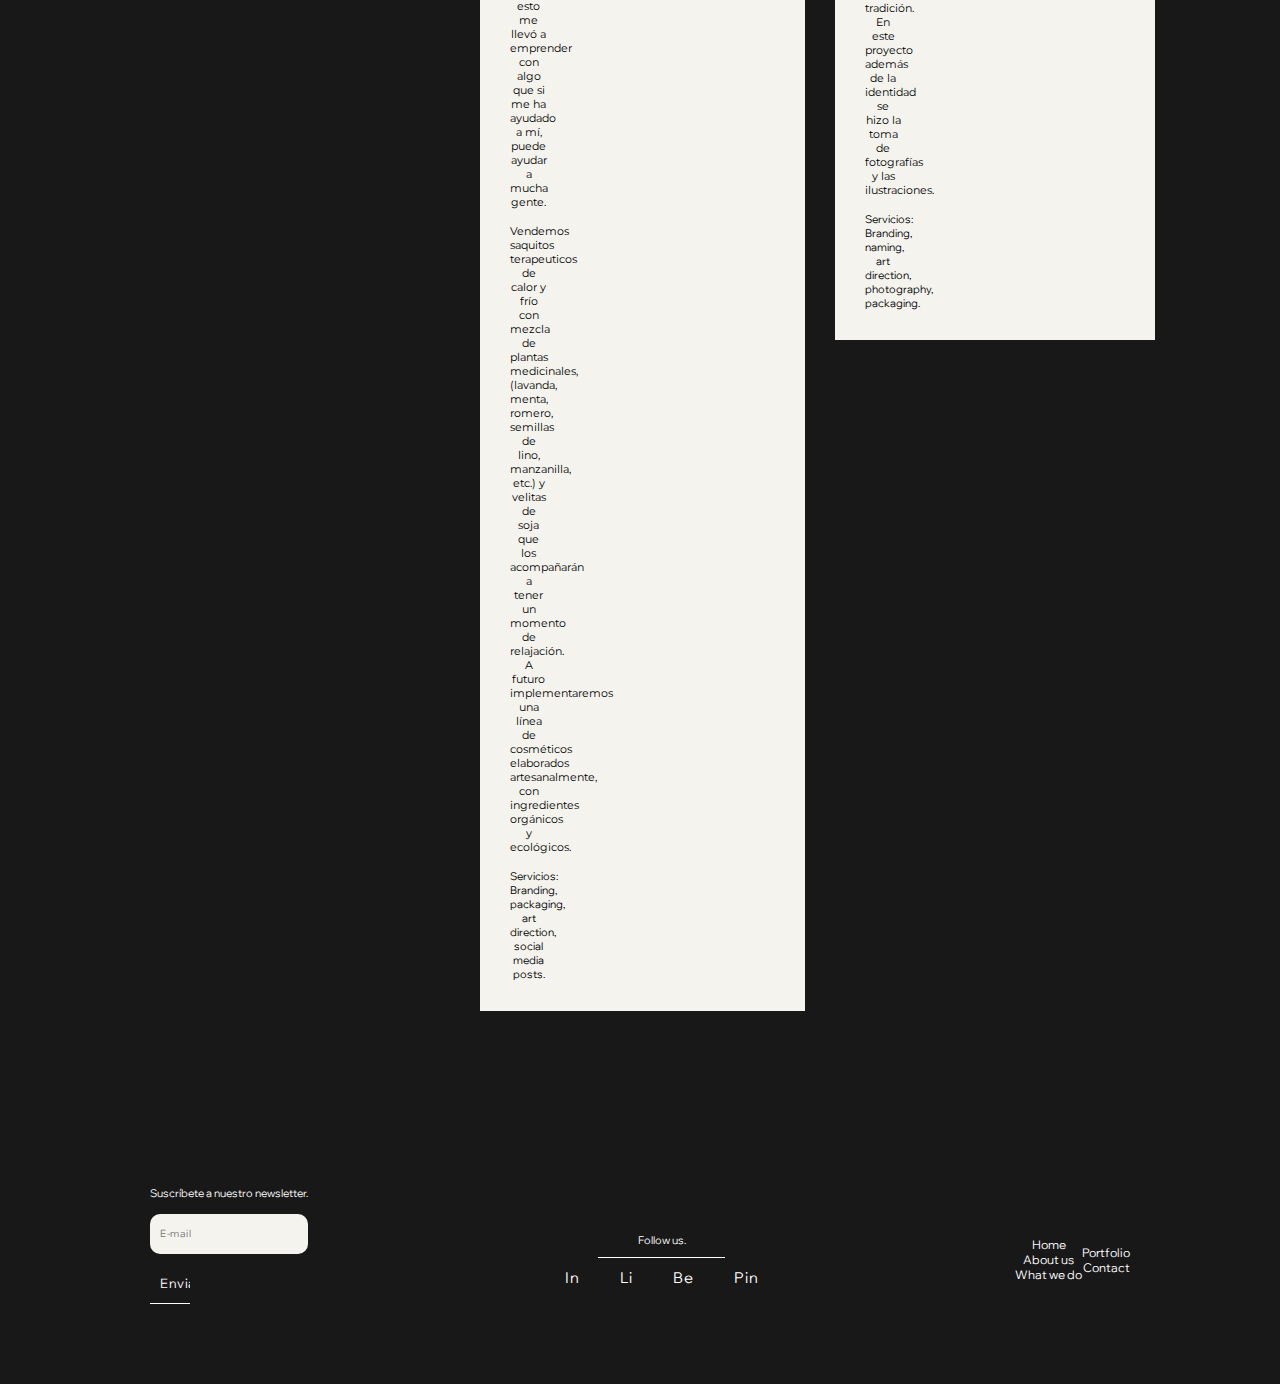
==== commit d994e92a: "quité los div y dejé solo los 'a' en los botones del nav universal" ====
--- a/index.html
+++ b/index.html
@@ -111,9 +111,9 @@
             </a>
         </div>
         <div class="boton-nav-universal">
-            <div><a href="https://gallocreatif.com/"><strong>Sitio Web</strong></a></div>
-            <div><a href="https://brief.gallocreatif.com/" target="_blank">Completar Brief</a></div>
-            <div><a href="https://proyectos.gallocreatif.com/" target="_blank">Ver mi proyecto</a></div>
+            <a href="https://gallocreatif.com/"><strong>Sitio Web</strong></a>
+            <a href="https://brief.gallocreatif.com/" target="_blank">Completar Brief</a>
+            <a href="https://proyectos.gallocreatif.com/" target="_blank">Ver mi proyecto</a>
         </div>
     </header>
 
--- a/styles/styles.css
+++ b/styles/styles.css
@@ -261,19 +261,20 @@
   bottom: 1%;
   z-index: 100;
   right: 0;
-  width: 140px;
+  width: 130px;
   font-size: 8px;
   font-family: "Wix Madefor Display", sans-serif;
 }
-.boton-nav-universal div {
+.boton-nav-universal a {
+  display: grid;
   background-color: #F5FFDE;
-  padding: 13px;
+  padding: 12px 5px 12px 5px;
   margin: 6px;
-  border-radius: 14px;
+  border-radius: 10px;
   text-align: center;
   letter-spacing: 0.5px;
 }
-.boton-nav-universal div:hover {
+.boton-nav-universal a:hover {
   cursor: pointer;
   background-color: #fff;
 }
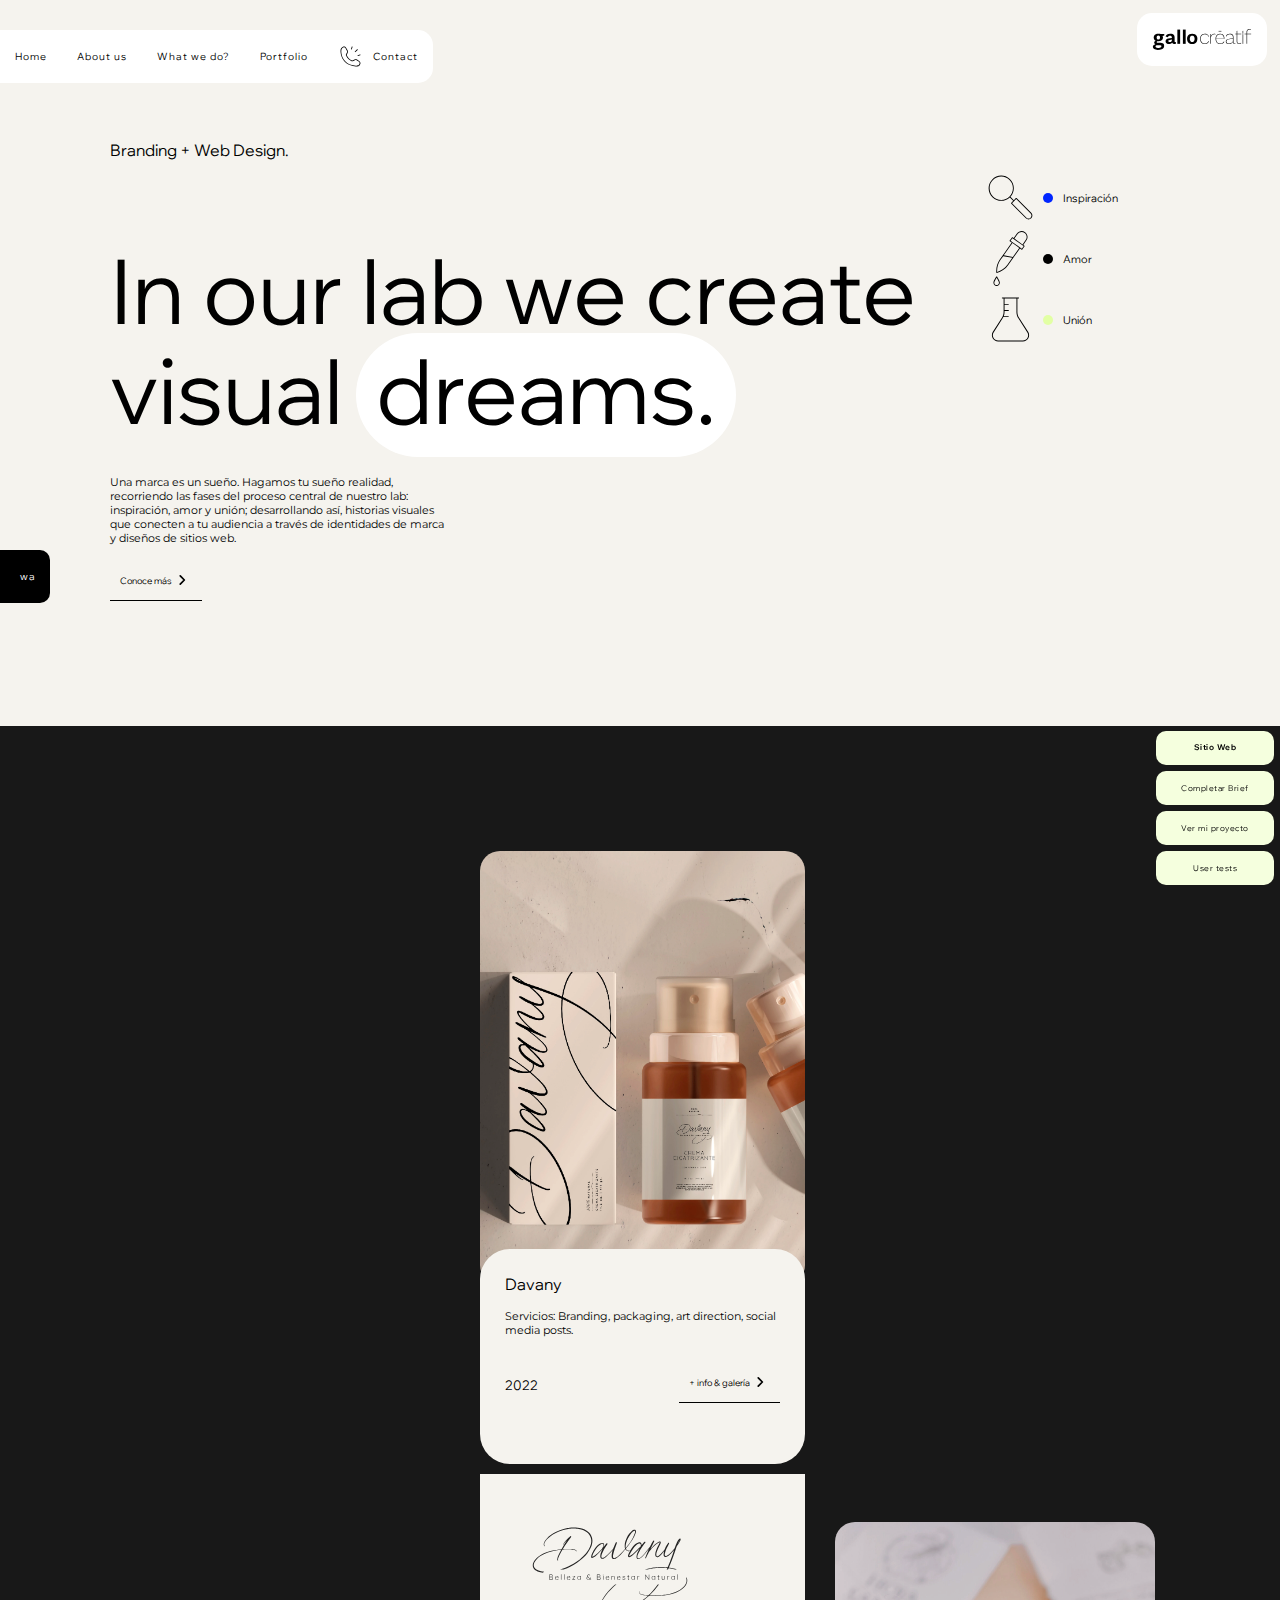
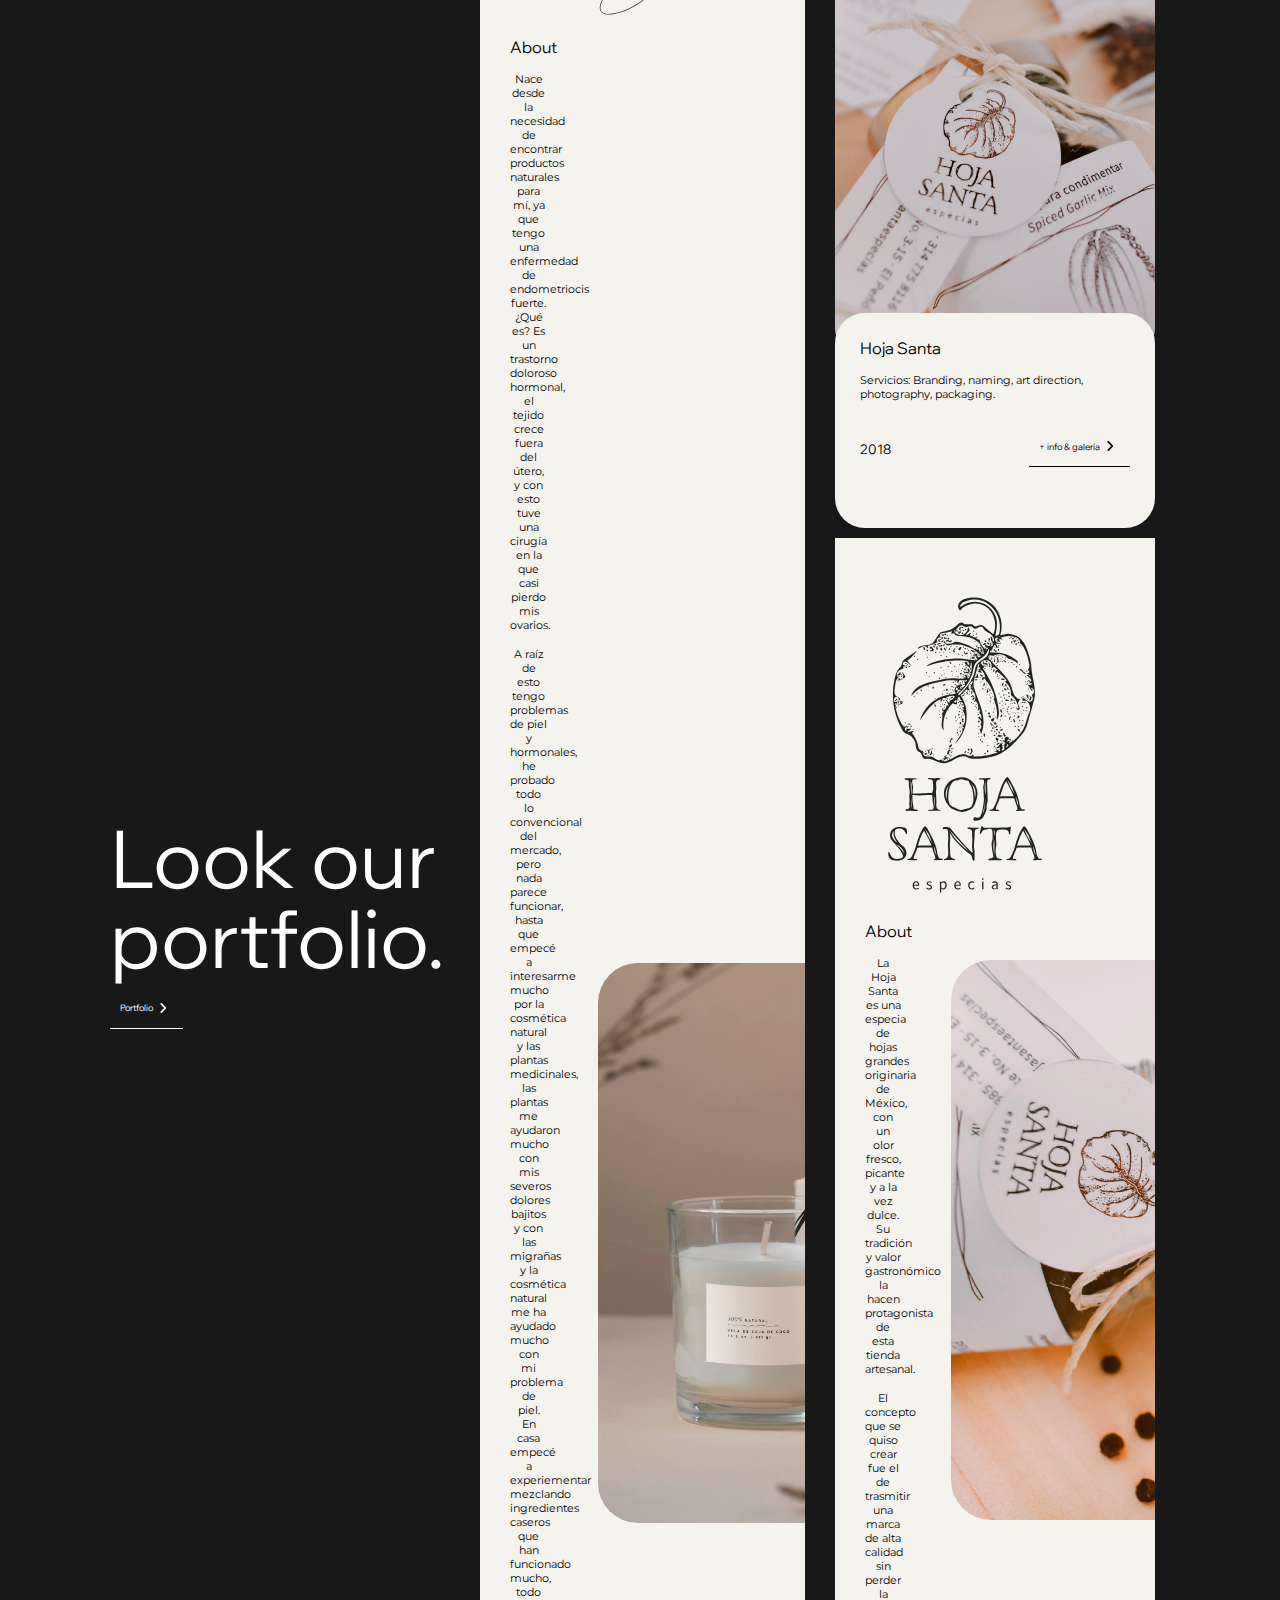
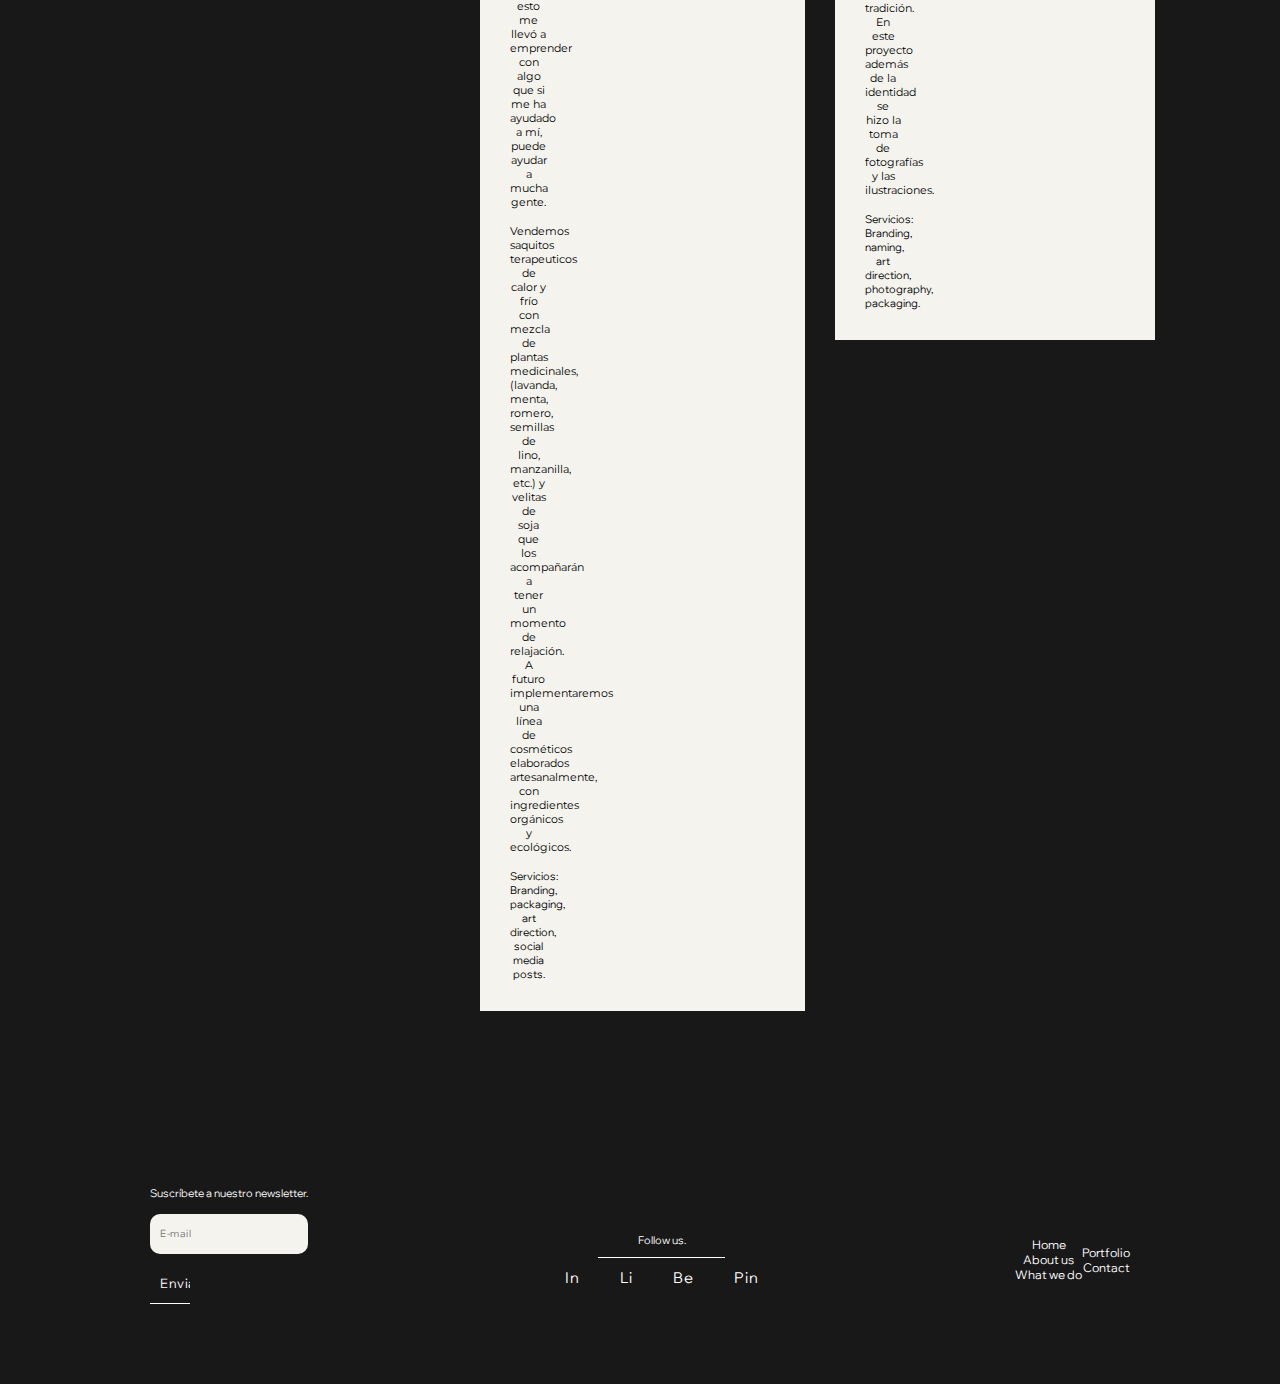
==== commit e757e0e3: "se agregaron ajustes" ====
--- a/index.html
+++ b/index.html
@@ -114,6 +114,7 @@
             <a href="https://gallocreatif.com/"><strong>Sitio Web</strong></a>
             <a href="https://brief.gallocreatif.com/" target="_blank">Completar Brief</a>
             <a href="https://proyectos.gallocreatif.com/" target="_blank">Ver mi proyecto</a>
+            <a href="https://test.gallocreatif.com/" target="_blank">User tests</a>
         </div>
     </header>
 
